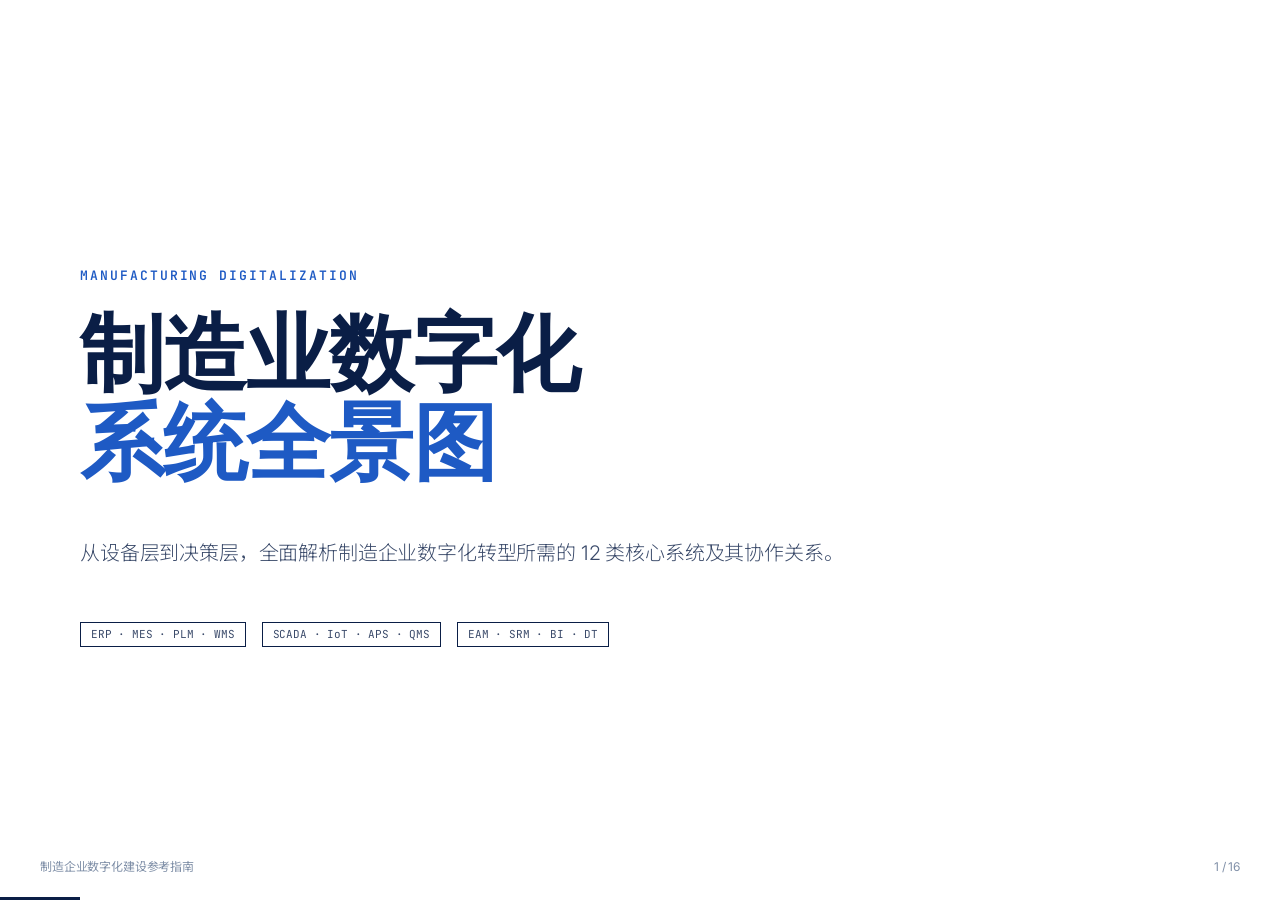
==== mfg-digital-systems/index.html @ 5d33c8d1 "add: 制造业数字化系统全景图 HTML 演示" ====
<!DOCTYPE html>
<html lang="zh-CN">
<head>
<meta charset="utf-8"><meta name="viewport" content="width=device-width,initial-scale=1">
<title>制造业数字化系统全景图</title>
<link rel="stylesheet" href="assets/fonts.css">
<link rel="stylesheet" href="assets/base.css">
<link rel="stylesheet" href="assets/themes/engineering-whiteprint.css">
<link rel="stylesheet" href="assets/animations/animations.css">
<link rel="stylesheet" href="style.css">
</head>
<body class="tpl-mfg" data-themes="engineering-whiteprint,blueprint,tokyo-night">
<div class="deck">

<!-- ========== 1. COVER ========== -->
<section class="slide full" data-title="封面">
  <p class="kicker">MANUFACTURING DIGITALIZATION</p>
  <h1 class="h1 mt-s">制造业数字化<br><span style="color:var(--accent-2)">系统全景图</span></h1>
  <p class="lede mt-l">从设备层到决策层，全面解析制造企业数字化转型所需的 12 类核心系统及其协作关系。</p>
  <div class="row mt-l" style="gap:16px">
    <span class="pill-mono">ERP · MES · PLM · WMS</span>
    <span class="pill-mono">SCADA · IoT · APS · QMS</span>
    <span class="pill-mono">EAM · SRM · BI · DT</span>
  </div>
  <div class="deck-footer" style="margin-top:48px"><span style="color:var(--text-3)">制造企业数字化建设参考指南</span><span class="slide-number" data-current="1" data-total="16"></span></div>
</section>

<!-- ========== 2. ISA-95 PYRAMID ========== -->
<section class="slide full" data-title="ISA-95金字塔">
  <p class="kicker">ARCHITECTURE OVERVIEW</p>
  <h2 class="h2 mt-s">ISA-95 自动化金字塔</h2>
  <p class="lede mt-s" style="font-size:16px">国际标准 ISA-95 将制造企业系统分为 5 个层级，从现场设备到企业决策逐级向上。</p>

  <div class="pyramid">
    <div class="layer">
      <div class="lvl">LEVEL 4 · 企业层</div>
      <div class="name">ERP · PLM · BI · SRM · CRM</div>
      <div class="sub">企业资源计划 · 产品生命周期 · 商业智能</div>
    </div>
    <div class="layer hl">
      <div class="lvl">LEVEL 3 · 制造运营层</div>
      <div class="name">MES / MOM · WMS · QMS · APS · EAM</div>
      <div class="sub">制造执行 · 仓储管理 · 质量管理 · 排程 · 设备</div>
    </div>
    <div class="layer">
      <div class="lvl">LEVEL 2 · 监控层</div>
      <div class="name">SCADA · HMI · DCS</div>
      <div class="sub">数据采集与监视控制 · 人机界面 · 集散控制</div>
    </div>
    <div class="layer">
      <div class="lvl">LEVEL 1 · 控制层</div>
      <div class="name">PLC · CNC · DNC · 工业机器人</div>
      <div class="sub">可编程逻辑控制器 · 数控系统</div>
    </div>
    <div class="layer">
      <div class="lvl">LEVEL 0 · 现场层</div>
      <div class="name">传感器 · 执行器 · 电机 · 传送带 · 扫码枪</div>
      <div class="sub">物理设备与信号采集</div>
    </div>
    <div style="text-align:center;margin-top:8px;font-size:12px;color:var(--text-3);font-family:'JetBrains Mono',monospace">
      ▲ 层级越高数据量越小、决策影响越大 ｜ ▼ 层级越低实时性要求越高
    </div>
  </div>
</section>

<!-- ========== 3. ERP ========== -->
<section class="slide half" data-title="ERP">
  <div>
    <p class="kicker">LEVEL 4 · 企业层 · 01</p>
    <h2 class="h2 mt-s">ERP</h2>
    <p class="lede mt-m" style="font-size:16px">Enterprise Resource Planning<br>企业资源计划系统</p>
    <p style="color:var(--text-2);line-height:1.7;margin-top:16px">管理企业核心业务流程的统一平台，涵盖财务、采购、销售、生产、库存、HR 等模块，是数字化建设的"地基"。</p>
    <div class="sys-card mt-m">
      <h4>代表产品</h4>
      <p style="color:var(--text-2);margin:0">SAP S/4HANA · Oracle EBS · 金蝶云星空 · 用友 U9 cloud · Microsoft Dynamics 365</p>
    </div>
  </div>
  <div>
    <div class="section-div"><span class="tag" style="color:var(--text-1)">核心能力</span></div>
    <ul class="feat-list">
      <li><b>财务核算</b> — 总账 / 应收应付 / 资产 / 成本</li>
      <li><b>供应链管理</b> — 采购到付款 / 订单到收款</li>
      <li><b>生产管理</b> — 计划 / 排程 / 物料需求 (MRP)</li>
      <li><b>多组织协同</b> — 集团管控 / 多账簿 / 合并报表</li>
      <li><b>合规审计</b> — 全流程追溯 / SOX 合规</li>
    </ul>
    <div class="flow-row" style="margin-top:24px">
      <span class="node">上游</span><span class="arr">←</span><span class="node hl">ERP</span><span class="arr">→</span><span class="node">下游</span>
    </div>
    <p style="font-size:12px;color:var(--text-3);margin-top:8px;font-family:'JetBrains Mono',monospace">SRM / CRM → ERP → MES / WMS</p>
  </div>
</section>

<!-- ========== 4. PLM ========== -->
<section class="slide half" data-title="PLM">
  <div>
    <p class="kicker">LEVEL 4 · 企业层 · 02</p>
    <h2 class="h2 mt-s">PLM</h2>
    <p class="lede mt-m" style="font-size:16px">Product Lifecycle Management<br>产品生命周期管理</p>
    <p style="color:var(--text-2);line-height:1.7;margin-top:16px">管理产品从概念→设计→工艺→制造→服务→报废的全生命周期数据，是产品数据的"单一真相源"。</p>
    <div class="sys-card mt-m">
      <h4>代表产品</h4>
      <p style="color:var(--text-2);margin:0">PTC Windchill · Siemens Teamcenter · Dassault ENOVIA · Aras Innovator</p>
    </div>
  </div>
  <div>
    <div class="section-div"><span class="tag" style="color:var(--text-1)">核心能力</span></div>
    <ul class="feat-list">
      <li><b>文档管理</b> — CAD 图纸 / 规格书 / 变更记录集中管控</li>
      <li><b>BOM 管理</b> — EBOM → MBOM → SBOM 多视图转换</li>
      <li><b>变更管理</b> — ECO/ECN 流程：申请→评审→执行→通知</li>
      <li><b>协同设计</b> — 多部门 / 多地 / 多供应商并行设计</li>
      <li><b>合规管理</b> — RoHS / REACH / 行业认证</li>
    </ul>
    <div class="flow-row" style="margin-top:24px">
      <span class="node hl">PLM</span><span class="arr">→</span><span class="node">ERP</span><span class="arr">→</span><span class="node">MES</span>
    </div>
    <p style="font-size:12px;color:var(--text-3);margin-top:8px;font-family:'JetBrains Mono',monospace">物料主数据 / BOM / 工艺路线 → ERP → 下发到 MES 执行</p>
  </div>
</section>

<!-- ========== 5. MES ========== -->
<section class="slide half" data-title="MES">
  <div>
    <p class="kicker">LEVEL 3 · 制造运营层 · 03</p>
    <h2 class="h2 mt-s">MES / MOM</h2>
    <p class="lede mt-m" style="font-size:16px">Manufacturing Execution System<br>制造执行系统</p>
    <p style="color:var(--text-2);line-height:1.7;margin-top:16px">连接 ERP 计划层与车间设备层的桥梁，实时管控生产过程，是智能制造的核心枢纽。</p>
    <div class="sys-card mt-m">
      <h4>代表产品</h4>
      <p style="color:var(--text-2);margin:0">Siemens Opcenter · Rockwell FactoryTalk · GE Proficy · SAP ME · 盘古信息 · 赛意</p>
    </div>
  </div>
  <div>
    <div class="section-div"><span class="tag" style="color:var(--text-1)">核心能力</span></div>
    <ul class="feat-list">
      <li><b>工单管理</b> — 接收生产订单 → 排程 → 派工 → 报工</li>
      <li><b>物料追踪</b> — 批次 / 序列号全程追溯（正向+反向）</li>
      <li><b>质量管理</b> — 在线检测 / SPC 统计过程控制 / 不良品处理</li>
      <li><b>设备管理</b> — OEE 计算 / 设备状态监控 / 维保计划</li>
      <li><b>电子看板</b> — 实时产量 / 质量 / 设备状态可视化</li>
    </ul>
  </div>
</section>

<!-- ========== 6. WMS ========== -->
<section class="slide half" data-title="WMS">
  <div>
    <p class="kicker">LEVEL 3 · 制造运营层 · 04</p>
    <h2 class="h2 mt-s">WMS</h2>
    <p class="lede mt-m" style="font-size:16px">Warehouse Management System<br>仓储管理系统</p>
    <p style="color:var(--text-2);line-height:1.7;margin-top:16px">精细化管控仓库作业，优化库存布局与库内流程，是供应链效率的关键环节。</p>
    <div class="sys-card mt-m">
      <h4>代表产品</h4>
      <p style="color:var(--text-2);margin:0">Blue Yonder · Manhattan · SAP EWM · 唯智 · 富勒 · Infor WMS</p>
    </div>
  </div>
  <div>
    <div class="section-div"><span class="tag" style="color:var(--text-1)">核心能力</span></div>
    <ul class="feat-list">
      <li><b>入库管理</b> — 收货 → 质检 → 上架 → 库位分配策略</li>
      <li><b>出库管理</b> — 波次 → 拣货 → 复核 → 包装 → 发货</li>
      <li><b>库内管理</b> — 盘点 / 移库 / 补货 / 库龄分析</li>
      <li><b>智能策略</b> — ABC 分类存储 · 先进先出/后进先出</li>
      <li><b>自动化集成</b> — AGV / 堆垛机 / 分拣线 / RFID</li>
    </ul>
  </div>
</section>

<!-- ========== 7. SCADA & IoT ========== -->
<section class="slide half" data-title="SCADA & IoT">
  <div>
    <p class="kicker">LEVEL 2 · 监控层 · 05</p>
    <h2 class="h2 mt-s">SCADA</h2>
    <p class="lede mt-m" style="font-size:16px">Supervisory Control and Data Acquisition<br>数据采集与监视控制</p>
    <p style="color:var(--text-2);line-height:1.7;margin-top:16px">连接现场 PLC/传感器，实现设备数据实时采集、可视化监控与远程控制。</p>
    <div class="sys-card mt-m">
      <h4>代表产品</h4>
      <p style="color:var(--text-2);margin:0">Siemens WinCC · GE iFIX · Ignition · 力控 · 组态王 · Kepware</p>
    </div>
  </div>
  <div>
    <div class="section-div"><span class="tag" style="color:var(--text-1)">核心能力</span></div>
    <ul class="feat-list">
      <li><b>数据采集</b> — 设备运行参数 / 产量计数 / 能耗 / 温度压力</li>
      <li><b>实时监控</b> — 组态画面 / 趋势图 / 报警管理</li>
      <li><b>远程控制</b> — 设备启停 / 参数下发 / 配方管理</li>
      <li><b>历史数据</b> — 时序数据库存储 / 历史趋势回溯</li>
      <li><b>协议支持</b> — Modbus / OPC UA / MQTT / Profinet</li>
    </ul>
  </div>
</section>

<!-- ========== 8. IIoT Platform ========== -->
<section class="slide half" data-title="工业物联网">
  <div>
    <p class="kicker">LEVEL 2–3 · 跨层 · 06</p>
    <h2 class="h2 mt-s">IIoT 平台</h2>
    <p class="lede mt-m" style="font-size:16px">Industrial Internet of Things<br>工业物联网平台</p>
    <p style="color:var(--text-2);line-height:1.7;margin-top:16px">工业物联网连接设备、系统和人，实现数据汇聚、边缘计算和设备云端管理。</p>
    <div class="sys-card mt-m">
      <h4>代表产品</h4>
      <p style="color:var(--text-2);margin:0">PTC ThingWorx · Siemens MindSphere · 树根互联 · 海尔 COSMOPlat · AWS IoT</p>
    </div>
  </div>
  <div>
    <div class="section-div"><span class="tag" style="color:var(--text-1)">核心能力</span></div>
    <ul class="feat-list">
      <li><b>设备连接</b> — 异构协议适配 / 边缘网关 / 设备模型化</li>
      <li><b>数据湖</b> — 海量时序数据存储 / 冷热分层 / 数据清洗</li>
      <li><b>规则引擎</b> — 异常检测 → 自动触发工单 / 报警 / 停线</li>
      <li><b>数字孪生</b> — 设备/产线/工厂三维可视化与仿真</li>
      <li><b>预测维护</b> — 设备健康评估 / 剩余寿命预测</li>
    </ul>
  </div>
</section>

<!-- ========== 9. APS ========== -->
<section class="slide half" data-title="APS">
  <div>
    <p class="kicker">LEVEL 3 · 制造运营层 · 07</p>
    <h2 class="h2 mt-s">APS</h2>
    <p class="lede mt-m" style="font-size:16px">Advanced Planning &amp; Scheduling<br>高级计划与排程</p>
    <p style="color:var(--text-2);line-height:1.7;margin-top:16px">在有限产能约束下，通过优化算法自动生成最优生产排程计划，解决"先做哪个、用哪台机、排谁来做"的问题。</p>
    <div class="sys-card mt-m">
      <h4>代表产品</h4>
      <p style="color:var(--text-2);margin:0">Asprova · Siemens Preactor · SAP APO · 安达发 · 永凯</p>
    </div>
  </div>
  <div>
    <div class="section-div"><span class="tag" style="color:var(--text-1)">核心能力</span></div>
    <ul class="feat-list">
      <li><b>产能约束排程</b> — 考虑设备/模具/人员/物料四重约束</li>
      <li><b>多目标优化</b> — 交期优先 vs 效率优先 vs 成本优先</li>
      <li><b>What-if 分析</b> — 插单/退单/设备故障的快速重排</li>
      <li><b>可视化甘特图</b> — 每台设备每张工单的起止时间</li>
      <li><b>与 ERP/MES 集成</b> — ERP 给需求 → APS 排程 → MES 执行</li>
    </ul>
  </div>
</section>

<!-- ========== 10. QMS ========== -->
<section class="slide half" data-title="QMS">
  <div>
    <p class="kicker">LEVEL 3 · 制造运营层 · 08</p>
    <h2 class="h2 mt-s">QMS</h2>
    <p class="lede mt-m" style="font-size:16px">Quality Management System<br>质量管理系统</p>
    <p style="color:var(--text-2);line-height:1.7;margin-top:16px">覆盖来料、过程、出货、售后四阶段，实现质量策划→控制→改进的 PDCA 闭环。</p>
    <div class="sys-card mt-m">
      <h4>代表产品</h4>
      <p style="color:var(--text-2);margin:0">Siemens QMS · IQS · MasterControl · 库得克 · 盈飞无限</p>
    </div>
  </div>
  <div>
    <div class="section-div"><span class="tag" style="color:var(--text-1)">核心能力</span></div>
    <ul class="feat-list">
      <li><b>来料检验 (IQC)</b> — 抽样方案 / 合格判定 / 供应商评分</li>
      <li><b>过程控制 (IPQC)</b> — SPC 控制图 / CPK 分析 / 异常预警</li>
      <li><b>出货检验 (OQC)</b> — 成品抽检 / 合格证管理</li>
      <li><b>不合格品处理</b> — 8D 报告 / 纠正预防措施 (CAPA)</li>
      <li><b>体系合规</b> — ISO 9001 / IATF 16949 / GMP</li>
    </ul>
  </div>
</section>

<!-- ========== 11. EAM ========== -->
<section class="slide half" data-title="EAM">
  <div>
    <p class="kicker">LEVEL 3 · 制造运营层 · 09</p>
    <h2 class="h2 mt-s">EAM</h2>
    <p class="lede mt-m" style="font-size:16px">Enterprise Asset Management<br>设备资产管理系统</p>
    <p style="color:var(--text-2);line-height:1.7;margin-top:16px">对全厂设备资产进行全生命周期管理，从采购、安装、运维到报废，提升设备综合效率 OEE。</p>
    <div class="sys-card mt-m">
      <h4>代表产品</h4>
      <p style="color:var(--text-2);margin:0">IBM Maximo · SAP PM · Infor EAM · 用友 AIoT · 鲁邦通</p>
    </div>
  </div>
  <div>
    <div class="section-div"><span class="tag" style="color:var(--text-1)">核心能力</span></div>
    <ul class="feat-list">
      <li><b>设备台账</b> — 设备编码 / 规格 / 位置 / BOM 结构</li>
      <li><b>预防性维护</b> — 点检计划 / 润滑计划 / 周期性保养</li>
      <li><b>故障维修</b> — 报修 → 派工 → 维修 → 验收闭环</li>
      <li><b>备件管理</b> — 安全库存 / 采购申请 / 以旧换新</li>
      <li><b>OEE 分析</b> — 时间开动率 × 性能开动率 × 合格率</li>
    </ul>
  </div>
</section>

<!-- ========== 12. SRM & CRM ========== -->
<section class="slide half" data-title="SRM & CRM">
  <div>
    <p class="kicker">LEVEL 4 · 企业层 · 10</p>
    <h2 class="h2 mt-s">SRM &amp; CRM</h2>
    <p class="lede mt-m" style="font-size:16px">Supplier / Customer Relationship Management<br>供应商 &amp; 客户关系管理</p>
    <p style="color:var(--text-2);line-height:1.7;margin-top:16px">管理上下游伙伴关系，打通从供应商到客户的端到端价值链。</p>
  </div>
  <div>
    <div style="margin-bottom:24px">
      <div class="section-div"><span class="tag" style="color:var(--text-1)">SRM 供应商管理</span></div>
      <ul class="feat-list">
        <li><b>寻源与准入</b> — 供应商注册 / 评估 / 准入 / 分级</li>
        <li><b>采购协同</b> — 订单协同 / 送货协同 / 对账协同</li>
        <li><b>绩效管理</b> — QCD 评分 / 8D 整改 / 淘汰机制</li>
      </ul>
    </div>
    <div>
      <div class="section-div"><span class="tag" style="color:var(--text-1)">CRM 客户管理</span></div>
      <ul class="feat-list">
        <li><b>销售管理</b> — 线索 → 商机 → 报价 → 合同</li>
        <li><b>服务管理</b> — 售后工单 / SLA / 客户满意度</li>
        <li><b>营销自动化</b> — 客户画像 / 精准营销</li>
      </ul>
    </div>
  </div>
</section>

<!-- ========== 13. BI & Digital Twin ========== -->
<section class="slide half" data-title="BI & 数字孪生">
  <div>
    <p class="kicker">LEVEL 4 · 决策层 · 11</p>
    <h2 class="h2 mt-s">BI &amp; 数字孪生</h2>
    <p class="lede mt-m" style="font-size:16px">Business Intelligence &amp; Digital Twin<br>商业智能 &amp; 数字孪生</p>
    <p style="color:var(--text-2);line-height:1.7;margin-top:16px">将全链路数据转化为决策洞察，用虚拟模型映射物理世界，是智能工厂的"大脑"。</p>
  </div>
  <div>
    <div style="margin-bottom:20px">
      <div class="section-div"><span class="tag" style="color:var(--text-1)">BI 商业智能</span></div>
      <ul class="feat-list">
        <li>多系统数据 ETL 汇聚 → 数据仓库 / 数据湖</li>
        <li>管理驾驶舱：OEE / 产量 / 良率 / 能耗一屏展示</li>
        <li>自助分析：拖拽式报表 / 多维下钻 / 预警推送</li>
        <li><span class="pill-mono">Power BI · FineBI · Tableau · 帆软</span></li>
      </ul>
    </div>
    <div>
      <div class="section-div"><span class="tag" style="color:var(--text-1)">数字孪生</span></div>
      <ul class="feat-list">
        <li>3D 虚拟工厂 → 1:1 还原产线 / 设备 / 物流</li>
        <li>实时数据驱动 → 虚拟与物理同步运行</li>
        <li>仿真推演 → 新产线规划 / 瓶颈分析 / What-if</li>
        <li><span class="pill-mono">Unity · Unreal · NVIDIA Omniverse · 优锘</span></li>
      </ul>
    </div>
  </div>
</section>

<!-- ========== 14. 系统集成全景图 ========== -->
<section class="slide full" data-title="系统集成">
  <p class="kicker">INTEGRATION ARCHITECTURE</p>
  <h2 class="h2 mt-s">系统集成全景图</h2>
  <p class="lede mt-s" style="font-size:16px">各系统并非孤立运行，通过数据总线 (ESB/API Gateway) 实现互联互通</p>

  <table class="spec-table mt-l">
    <thead><tr><th>集成对</th><th>数据流向</th><th>集成内容</th><th>协议</th></tr></thead>
    <tbody>
      <tr><td>PLM → ERP</td><td>单向</td><td>物料主数据 · BOM · 工艺路线 · 变更通知</td><td>API / ESB</td></tr>
      <tr><td>ERP → MES</td><td>双向</td><td>生产订单 ↓ / 完工汇报 ↑ / 物料消耗 ↑</td><td>API / 中间表</td></tr>
      <tr><td>ERP → WMS</td><td>双向</td><td>出入库指令 ↓ / 库存异动 ↑ / 库存量同步</td><td>API / WebService</td></tr>
      <tr><td>MES ↔ SCADA</td><td>双向</td><td>工单参数 ↓ / 设备状态 ↑ / 产量计数 ↑</td><td>OPC UA / MQTT</td></tr>
      <tr><td>SCADA → IoT Platform</td><td>单向</td><td>设备实时数据 · 报警事件 · 能耗数据</td><td>MQTT / Kafka</td></tr>
      <tr><td>IoT → APS</td><td>单向</td><td>设备实时产能 · 故障预测 → 动态重排程</td><td>API / MQ</td></tr>
      <tr><td>MES → QMS</td><td>双向</td><td>检测任务 ↓ / 检测结果 ↑ / 不合格品处理</td><td>API / 中间表</td></tr>
      <tr><td>All → BI</td><td>单向</td><td>全系统数据 ETL 汇聚 → 数据仓库 → 驾驶舱</td><td>JDBC / API</td></tr>
    </tbody>
  </table>
</section>

<!-- ========== 15. 建设路径建议 ========== -->
<section class="slide full" data-title="建设路径">
  <p class="kicker">IMPLEMENTATION ROADMAP</p>
  <h2 class="h2 mt-s">数字化建设路径建议</h2>
  <p class="lede mt-s" style="font-size:16px">不必一步到位，建议分三阶段逐步落地：</p>

  <div class="phases">
    <div class="phase">
      <div class="num">P1</div>
      <div class="label">夯基础</div>
      <div class="desc">ERP + PLM<br>先建立企业级的<br>数据标准和核心流程<br>1–2 年</div>
    </div>
    <div class="phase">
      <div class="num">P2</div>
      <div class="label">通现场</div>
      <div class="desc">MES + WMS + SCADA<br>打通车间与仓库<br>实时数据采集<br>2–3 年</div>
    </div>
    <div class="phase">
      <div class="num">P3</div>
      <div class="label">智运营</div>
      <div class="desc">APS + IoT + QMS + BI<br>智能排程 · 预测维护<br>数据驱动决策<br>3–5 年</div>
    </div>
  </div>

  <div class="sys-card mt-l" style="width:100%;border-left:4px solid var(--accent-2)">
    <h4>关键成功要素</h4>
    <p style="color:var(--text-2);line-height:1.8;margin:8px 0 0">
      <b>① 主数据先行：</b>物料编码 / BOM / 工艺路线标准化是所有系统的基础 ···
      <b>② 流程先于系统：</b>先梳理优化业务流程，再选型匹配的系统 ···
      <b>③ 集成规划：</b>提前设计 ESB/API 架构，避免后期形成新的数据孤岛 ···
      <b>④ 一把手工程</b>
    </p>
  </div>
</section>

<!-- ========== 16. 总结 ========== -->
<section class="slide full" data-title="总结">
  <p class="kicker">SUMMARY</p>
  <h1 class="h1 mt-s">总结</h1>
  <p class="lede mt-xl" style="font-size:18px;line-height:2.2">
    制造业数字化转型不是单一系统能完成的，而是<br>
    <b style="color:var(--accent-2)">ERP 管资源</b> ＋
    <b style="color:var(--accent-2)">PLM 管产品</b> ＋
    <b style="color:var(--accent-2)">MES 管执行</b> ＋
    <b style="color:var(--accent-2)">WMS 管仓储</b> ＋<br>
    <b style="color:var(--accent-2)">SCADA 采数据</b> ＋
    <b style="color:var(--accent-2)">APS 优排程</b> ＋
    <b style="color:var(--accent-2)">QMS 保质量</b> ＋<br>
    <b style="color:var(--accent-2)">EAM 管设备</b> ＋
    <b style="color:var(--accent-2)">IoT 联万物</b> ＋
    <b style="color:var(--accent-2)">BI 助决策</b><br><br>
    共同构成一个完整的<b style="border-bottom:3px solid var(--accent-2)">数字化制造生态系统</b>。
  </p>
  <div class="deck-footer" style="margin-top:48px"><span style="color:var(--text-3)">制造企业数字化建设参考指南</span><span class="slide-number"></span></div>
</section>

</div>
<script src="assets/runtime.js"></script>
</body>
</html>
---- mfg-digital-systems/assets/fonts.css ----
/* html-ppt :: shared webfonts */
@import url('https://fonts.googleapis.com/css2?family=Inter:wght@200;300;400;500;600;700;800;900&display=swap');
@import url('https://fonts.googleapis.com/css2?family=Noto+Sans+SC:wght@200;300;400;500;600;700;900&display=swap');
@import url('https://fonts.googleapis.com/css2?family=Noto+Serif+SC:wght@300;400;600;700&display=swap');
@import url('https://fonts.googleapis.com/css2?family=JetBrains+Mono:wght@400;500;700&display=swap');
@import url('https://fonts.googleapis.com/css2?family=Playfair+Display:ital,wght@0,400;0,600;0,800;1,400&display=swap');
@import url('https://fonts.googleapis.com/css2?family=Space+Grotesk:wght@300;400;500;600;700&display=swap');
@import url('https://fonts.googleapis.com/css2?family=IBM+Plex+Mono:wght@300;400;500;700&display=swap');
@import url('https://fonts.googleapis.com/css2?family=Archivo+Black&display=swap');
---- mfg-digital-systems/assets/base.css ----
/* html-ppt :: base.css — reset + shared tokens + layout primitives */
/* Default tokens. Themes in assets/themes/*.css override the :root block. */
:root {
  --bg: #ffffff;
  --bg-soft: #f7f7f8;
  --surface: #ffffff;
  --surface-2: #f2f2f4;
  --border: rgba(0,0,0,.08);
  --border-strong: rgba(0,0,0,.16);
  --text-1: #111216;
  --text-2: #55596a;
  --text-3: #8a8f9e;
  --accent: #3b6cff;
  --accent-2: #7a5cff;
  --accent-3: #ff5c8a;
  --good: #1aaf6c;
  --warn: #f5a524;
  --bad:  #e0445a;
  --grad: linear-gradient(135deg,#3b6cff,#7a5cff 55%,#ff5c8a);
  --grad-soft: linear-gradient(135deg,#eef2ff,#f5ecff 55%,#ffeef5);
  --radius: 18px;
  --radius-sm: 12px;
  --radius-lg: 26px;
  --shadow: 0 10px 30px rgba(18,24,40,.08), 0 2px 6px rgba(18,24,40,.04);
  --shadow-lg: 0 24px 60px rgba(18,24,40,.14), 0 6px 16px rgba(18,24,40,.06);
  --font-sans: 'Inter','Noto Sans SC',-apple-system,BlinkMacSystemFont,Helvetica,Arial,sans-serif;
  --font-serif: 'Playfair Display','Noto Serif SC',Georgia,serif;
  --font-mono: 'JetBrains Mono','IBM Plex Mono',SFMono-Regular,Menlo,monospace;
  --font-display: var(--font-sans);
  --letter-tight: -.03em;
  --letter-normal: -.01em;
  --ease: cubic-bezier(.4,0,.2,1);
}

*,*::before,*::after{box-sizing:border-box}
html,body{margin:0;padding:0;background:var(--bg);color:var(--text-1);
  font-family:var(--font-sans);font-weight:400;line-height:1.6;
  -webkit-font-smoothing:antialiased;-moz-osx-font-smoothing:grayscale;
  letter-spacing:var(--letter-normal)}
img,svg,video{max-width:100%;display:block}
a{color:var(--accent);text-decoration:none}
a:hover{text-decoration:underline}
code,kbd,pre,samp{font-family:var(--font-mono)}

/* ================= SLIDE SYSTEM ================= */
.deck{position:relative;width:100vw;height:100vh;overflow:hidden;background:var(--bg)}
.slide{
  position:absolute;inset:0;
  display:flex;flex-direction:column;justify-content:center;
  padding:72px 96px;
  box-sizing:border-box;
  opacity:0;pointer-events:none;
  transition:opacity .5s var(--ease), transform .5s var(--ease);
  transform:translateX(30px);
  overflow:hidden;
}
.slide.is-active{opacity:1;pointer-events:auto;transform:translateX(0);z-index:2}
.slide.is-prev{transform:translateX(-30px)}

/* single-page standalone (used when a layout file is opened directly) */
body.single .slide{position:relative;width:100vw;height:100vh;opacity:1;transform:none;pointer-events:auto}

/* ================= TYPOGRAPHY ================= */
.eyebrow{font-size:13px;font-weight:500;letter-spacing:.16em;text-transform:uppercase;color:var(--text-3)}
.kicker{font-size:14px;font-weight:600;color:var(--accent);letter-spacing:.08em;text-transform:uppercase}
h1.title,.h1{font-family:var(--font-display);font-size:72px;line-height:1.05;font-weight:800;letter-spacing:var(--letter-tight);margin:0 0 18px;color:var(--text-1)}
h2.title,.h2{font-family:var(--font-display);font-size:54px;line-height:1.1;font-weight:700;letter-spacing:var(--letter-tight);margin:0 0 14px}
h3,.h3{font-size:32px;line-height:1.2;font-weight:600;letter-spacing:var(--letter-normal);margin:0 0 10px}
h4,.h4{font-size:22px;line-height:1.3;font-weight:600;margin:0 0 8px}
.lede{font-size:22px;line-height:1.55;color:var(--text-2);font-weight:300;max-width:62ch}
.dim{color:var(--text-2)}
.dim2{color:var(--text-3)}
.mono{font-family:var(--font-mono)}
.serif{font-family:var(--font-serif)}
.gradient-text{background:var(--grad);-webkit-background-clip:text;background-clip:text;-webkit-text-fill-color:transparent;color:transparent}

/* ================= LAYOUT PRIMITIVES ================= */
.stack>*+*{margin-top:14px}
.row{display:flex;gap:24px;align-items:center}
.row.wrap{flex-wrap:wrap}
.grid{display:grid;gap:24px}
.g2{grid-template-columns:repeat(2,1fr)}
.g3{grid-template-columns:repeat(3,1fr)}
.g4{grid-template-columns:repeat(4,1fr)}
.center{display:flex;align-items:center;justify-content:center;text-align:center}
.fill{flex:1}
.sp-t{padding-top:24px}.sp-b{padding-bottom:24px}
.mt-s{margin-top:8px}.mt-m{margin-top:18px}.mt-l{margin-top:32px}
.mb-s{margin-bottom:8px}.mb-m{margin-bottom:18px}.mb-l{margin-bottom:32px}

/* ================= CARDS ================= */
.card{background:var(--surface);border:1px solid var(--border);border-radius:var(--radius);
  padding:26px 28px;box-shadow:var(--shadow);position:relative;overflow:hidden}
.card-soft{background:var(--surface-2);border:1px solid var(--border)}
.card-outline{background:transparent;border:1.5px solid var(--border-strong);box-shadow:none}
.card-accent{background:var(--surface);border-top:3px solid var(--accent)}
.card-hover{transition:transform .3s var(--ease),box-shadow .3s var(--ease)}
.card-hover:hover{transform:translateY(-4px);box-shadow:var(--shadow-lg)}

.pill{display:inline-block;padding:4px 12px;border-radius:999px;font-size:12px;font-weight:500;
  background:var(--surface-2);color:var(--text-2);border:1px solid var(--border)}
.pill-accent{background:color-mix(in srgb,var(--accent) 12%,transparent);color:var(--accent);border-color:color-mix(in srgb,var(--accent) 28%,transparent)}

/* ================= BARS / DIVIDERS ================= */
.divider{height:1px;background:var(--border);width:100%}
.divider-accent{height:3px;width:72px;background:var(--accent);border-radius:2px}

/* ================= CHROME (header/footer/progress) ================= */
.deck-header{position:absolute;top:24px;left:40px;right:40px;display:flex;align-items:center;justify-content:space-between;
  font-size:12px;color:var(--text-3);letter-spacing:.12em;text-transform:uppercase;z-index:10;pointer-events:none}
.deck-footer{position:absolute;bottom:24px;left:40px;right:40px;display:flex;align-items:center;justify-content:space-between;
  font-size:12px;color:var(--text-3);z-index:10;pointer-events:none}
.slide-number::before{content:attr(data-current)}
.slide-number::after{content:" / " attr(data-total)}
.progress-bar{position:fixed;left:0;right:0;bottom:0;height:3px;background:transparent;z-index:20}
.progress-bar > span{display:block;height:100%;width:0;background:var(--accent);transition:width .3s var(--ease)}

/* ================= PRESENTER / OVERVIEW ================= */
.notes{display:none!important}
.notes-overlay{position:fixed;inset:auto 0 0 0;max-height:42vh;background:rgba(20,22,30,.95);color:#e8ebf4;
  padding:20px 32px;font-size:16px;line-height:1.6;border-top:1px solid rgba(255,255,255,.1);transform:translateY(100%);
  transition:transform .3s var(--ease);z-index:40;overflow:auto;font-family:var(--font-sans)}
.notes-overlay.open{transform:translateY(0)}
.overview{position:fixed;inset:0;background:rgba(10,12,18,.92);backdrop-filter:blur(12px);z-index:50;
  display:none;padding:40px;overflow:auto}
.overview.open{display:grid;grid-template-columns:repeat(4,1fr);gap:20px;align-content:start}
.overview .thumb{background:var(--surface);border:1px solid var(--border);border-radius:12px;
  aspect-ratio:16/9;overflow:hidden;cursor:pointer;position:relative;color:var(--text-1);padding:16px;
  font-size:11px;transition:transform .2s var(--ease)}
.overview .thumb:hover{transform:scale(1.04)}
.overview .thumb .n{position:absolute;top:8px;left:10px;font-weight:700;font-size:14px;color:var(--text-3)}
.overview .thumb .t{position:absolute;bottom:10px;left:14px;right:14px;font-weight:600;color:var(--text-1)}

/* ================= PRESENTER VIEW ================= */
/* Presenter view opens in a separate popup window (S key).
 * All presenter styles are self-contained in the popup HTML generated by runtime.js.
 * The audience window (this file) is NOT affected — it stays as normal deck view.
 * Only the .notes class below is needed to hide speaker notes from audience. */

/* ================= UTILITY ================= */
.hidden{display:none!important}
.nowrap{white-space:nowrap}
.tr{text-align:right}.tc{text-align:center}.tl{text-align:left}
.uppercase{text-transform:uppercase;letter-spacing:.12em}

/* ================= PRINT ================= */
@media print{
  .slide{position:relative;opacity:1!important;transform:none!important;page-break-after:always;height:100vh}
  .deck-header,.deck-footer,.progress-bar,.notes-overlay,.overview{display:none!important}
}
---- mfg-digital-systems/assets/themes/engineering-whiteprint.css ----
/* theme: engineering-whiteprint — 工程白图 */
:root{
  --bg:#ffffff;--bg-soft:#f8fafc;--surface:#ffffff;--surface-2:#f4f7fb;
  --border:rgba(10,30,70,.22);--border-strong:#0a1e46;
  --text-1:#0a1e46;--text-2:#3a4a6a;--text-3:#8090a8;
  --accent:#0a1e46;--accent-2:#1e5ac4;--accent-3:#c42a10;
  --good:#1a6a3a;--warn:#c47a10;--bad:#c42a10;
  --grad:linear-gradient(135deg,#0a1e46,#1e5ac4);
  --grad-soft:linear-gradient(135deg,#eaf0fb,#f4f7fb);
  --radius:0px;--radius-sm:0px;--radius-lg:0px;
  --shadow:none;
  --shadow-lg:0 0 0 1px var(--border-strong);
  --font-sans:'Inter','Noto Sans SC',sans-serif;
  --font-mono:'JetBrains Mono','IBM Plex Mono',monospace;
  --font-display:'JetBrains Mono','Inter',monospace;
}
body{background:
  repeating-linear-gradient(0deg,rgba(10,30,70,.07) 0 1px,transparent 1px 40px),
  repeating-linear-gradient(90deg,rgba(10,30,70,.07) 0 1px,transparent 1px 40px),
  #ffffff}
.card{border:1px solid var(--border-strong);box-shadow:none;background:rgba(255,255,255,.85)}
.divider{background:var(--border-strong);height:1px}
.divider-accent{background:var(--border-strong);height:1px;width:100%}
.kicker{font-family:var(--font-mono);color:var(--accent-2);letter-spacing:.18em}
h1.title,h2.title,.h1,.h2{font-weight:600}
.pill{font-family:var(--font-mono);border:1px solid var(--border-strong);border-radius:0}
---- mfg-digital-systems/assets/animations/animations.css ----
/* html-ppt :: animations.css
 * Apply by adding class="anim-<name>" or data-anim="<name>".
 * Durations are deliberately snappy; tweak --anim-dur per element.
 */
:root{--anim-dur:.7s;--anim-ease:cubic-bezier(.4,0,.2,1)}

/* ---------- FADE DIRECTIONALS ---------- */
@keyframes kf-fade-up{from{opacity:0;transform:translateY(32px)}to{opacity:1;transform:none}}
@keyframes kf-fade-down{from{opacity:0;transform:translateY(-32px)}to{opacity:1;transform:none}}
@keyframes kf-fade-left{from{opacity:0;transform:translateX(-40px)}to{opacity:1;transform:none}}
@keyframes kf-fade-right{from{opacity:0;transform:translateX(40px)}to{opacity:1;transform:none}}
.anim-fade-up{animation:kf-fade-up var(--anim-dur) var(--anim-ease) both}
.anim-fade-down{animation:kf-fade-down var(--anim-dur) var(--anim-ease) both}
.anim-fade-left{animation:kf-fade-left var(--anim-dur) var(--anim-ease) both}
.anim-fade-right{animation:kf-fade-right var(--anim-dur) var(--anim-ease) both}

/* ---------- RISE / DROP / ZOOM / BLUR / GLITCH ---------- */
@keyframes kf-rise{from{opacity:0;transform:translateY(60px) scale(.97);filter:blur(6px)}to{opacity:1;transform:none;filter:none}}
@keyframes kf-drop{from{opacity:0;transform:translateY(-60px) scale(.97)}to{opacity:1;transform:none}}
@keyframes kf-zoom{0%{opacity:0;transform:scale(.6)}60%{transform:scale(1.04)}100%{opacity:1;transform:scale(1)}}
@keyframes kf-blur{from{opacity:0;filter:blur(18px)}to{opacity:1;filter:none}}
@keyframes kf-glitch{0%{opacity:0;transform:translateX(0);clip-path:inset(0 0 0 0)}
  20%{opacity:1;transform:translateX(-6px);clip-path:inset(20% 0 30% 0)}
  40%{transform:translateX(4px);clip-path:inset(50% 0 10% 0)}
  60%{transform:translateX(-3px);clip-path:inset(10% 0 60% 0)}
  80%{transform:translateX(2px);clip-path:inset(0 0 0 0)}
  100%{opacity:1;transform:none}}
.anim-rise-in{animation:kf-rise .9s var(--anim-ease) both}
.anim-drop-in{animation:kf-drop .8s var(--anim-ease) both}
.anim-zoom-pop{animation:kf-zoom .7s cubic-bezier(.22,1.3,.36,1) both}
.anim-blur-in{animation:kf-blur .8s var(--anim-ease) both}
.anim-glitch-in{animation:kf-glitch .8s steps(5,end) both}

/* ---------- TYPEWRITER ---------- */
.anim-typewriter{display:inline-block;overflow:hidden;white-space:nowrap;border-right:2px solid currentColor;
  width:0;animation:kf-type 2.4s steps(40,end) forwards, kf-caret 1s step-end infinite}
@keyframes kf-type{to{width:100%}}
@keyframes kf-caret{50%{border-color:transparent}}

/* ---------- GLOW / SHIMMER / GRADIENT-FLOW ---------- */
@keyframes kf-neon{0%,100%{text-shadow:0 0 8px var(--accent),0 0 20px var(--accent)}
  50%{text-shadow:0 0 16px var(--accent),0 0 40px var(--accent),0 0 80px var(--accent)}}
.anim-neon-glow{animation:kf-neon 2s ease-in-out infinite}

.anim-shimmer-sweep{position:relative;overflow:hidden}
.anim-shimmer-sweep::after{content:"";position:absolute;inset:0;
  background:linear-gradient(110deg,transparent 40%,rgba(255,255,255,.55) 50%,transparent 60%);
  transform:translateX(-100%);animation:kf-shimmer 2.4s var(--anim-ease) infinite}
@keyframes kf-shimmer{to{transform:translateX(100%)}}

.anim-gradient-flow{background:linear-gradient(90deg,var(--accent),var(--accent-2,var(--accent)),var(--accent-3,var(--accent)),var(--accent));
  background-size:300% 100%;-webkit-background-clip:text;background-clip:text;color:transparent;-webkit-text-fill-color:transparent;
  animation:kf-gradflow 4s linear infinite}
@keyframes kf-gradflow{to{background-position:300% 0}}

/* ---------- STAGGER LIST ---------- */
.anim-stagger-list > *{opacity:0;animation:kf-rise .65s var(--anim-ease) both}
.anim-stagger-list > *:nth-child(1){animation-delay:.05s}
.anim-stagger-list > *:nth-child(2){animation-delay:.15s}
.anim-stagger-list > *:nth-child(3){animation-delay:.25s}
.anim-stagger-list > *:nth-child(4){animation-delay:.35s}
.anim-stagger-list > *:nth-child(5){animation-delay:.45s}
.anim-stagger-list > *:nth-child(6){animation-delay:.55s}
.anim-stagger-list > *:nth-child(7){animation-delay:.65s}
.anim-stagger-list > *:nth-child(8){animation-delay:.75s}
.anim-stagger-list > *:nth-child(n+9){animation-delay:.85s}

/* ---------- COUNTER-UP (JS-driven, marker class only) ---------- */
.counter{font-variant-numeric:tabular-nums}

/* ---------- SVG PATH DRAW ---------- */
.anim-path-draw path,.anim-path-draw line,.anim-path-draw polyline,.anim-path-draw circle,.anim-path-draw rect{
  stroke-dasharray:1000;stroke-dashoffset:1000;animation:kf-draw 2s var(--anim-ease) forwards}
@keyframes kf-draw{to{stroke-dashoffset:0}}

/* ---------- PARALLAX TILT (hover) ---------- */
.anim-parallax-tilt{transform-style:preserve-3d;transition:transform .4s var(--anim-ease)}
.anim-parallax-tilt:hover{transform:perspective(900px) rotateX(6deg) rotateY(-8deg) translateZ(10px)}

/* ---------- CARD FLIP 3D ---------- */
@keyframes kf-flip{from{transform:perspective(1200px) rotateY(-90deg);opacity:0}
  to{transform:perspective(1200px) rotateY(0);opacity:1}}
.anim-card-flip-3d{animation:kf-flip .9s var(--anim-ease) both;transform-style:preserve-3d;backface-visibility:hidden}

/* ---------- CUBE ROTATE 3D ---------- */
@keyframes kf-cube{from{transform:perspective(1200px) rotateX(20deg) rotateY(-90deg) translateZ(-200px);opacity:0}
  to{transform:perspective(1200px) rotateX(0) rotateY(0) translateZ(0);opacity:1}}
.anim-cube-rotate-3d{animation:kf-cube 1s var(--anim-ease) both}

/* ---------- PAGE TURN 3D ---------- */
@keyframes kf-pageturn{from{transform:perspective(1600px) rotateY(-85deg);transform-origin:left center;opacity:0}
  to{transform:perspective(1600px) rotateY(0);opacity:1}}
.anim-page-turn-3d{animation:kf-pageturn 1s var(--anim-ease) both;transform-origin:left center}

/* ---------- PERSPECTIVE ZOOM ---------- */
@keyframes kf-pzoom{from{opacity:0;transform:perspective(1400px) translateZ(-400px) rotateX(12deg)}
  to{opacity:1;transform:none}}
.anim-perspective-zoom{animation:kf-pzoom 1s var(--anim-ease) both}

/* ---------- MARQUEE SCROLL ---------- */
.anim-marquee-scroll{display:flex;gap:48px;white-space:nowrap;animation:kf-marquee 20s linear infinite}
@keyframes kf-marquee{from{transform:translateX(0)}to{transform:translateX(-50%)}}

/* ---------- KEN BURNS ---------- */
@keyframes kf-kenburns{0%{transform:scale(1) translate(0,0)}100%{transform:scale(1.15) translate(-2%,-1%)}}
.anim-kenburns{animation:kf-kenburns 14s ease-in-out infinite alternate}

/* ---------- CONFETTI BURST (pseudo — pure CSS sparkles) ---------- */
.anim-confetti-burst{position:relative}
.anim-confetti-burst::before,.anim-confetti-burst::after{
  content:"";position:absolute;top:50%;left:50%;width:8px;height:8px;border-radius:50%;
  background:var(--accent);box-shadow:
    20px -30px 0 var(--accent-2,var(--accent)),-25px -20px 0 var(--accent-3,var(--accent)),
    30px 20px 0 var(--good,#1aaf6c),-30px 25px 0 var(--warn,#f5a524),
    40px -10px 0 var(--bad,#e0445a),-45px 0 0 var(--accent),
    10px 40px 0 var(--accent-2,var(--accent)),-15px -40px 0 var(--accent-3,var(--accent));
  opacity:0;animation:kf-confetti 1.2s var(--anim-ease) forwards}
.anim-confetti-burst::after{animation-delay:.15s;transform:rotate(45deg)}
@keyframes kf-confetti{0%{opacity:0;transform:scale(.2)}30%{opacity:1}100%{opacity:0;transform:scale(2.2)}}

/* ---------- SPOTLIGHT ---------- */
@keyframes kf-spot{0%{clip-path:circle(0% at 50% 50%)}100%{clip-path:circle(140% at 50% 50%)}}
.anim-spotlight{animation:kf-spot 1.1s var(--anim-ease) both}

/* ---------- MORPH SHAPE (SVG) ---------- */
.anim-morph-shape path{animation:kf-morph 6s ease-in-out infinite alternate}
@keyframes kf-morph{0%{d:path("M60,120 Q120,20 180,120 T300,120")}
  100%{d:path("M60,120 Q120,220 180,120 T300,120")}}

/* ---------- RIPPLE REVEAL ---------- */
@keyframes kf-ripple{0%{clip-path:circle(0% at 20% 80%);opacity:.4}
  100%{clip-path:circle(160% at 20% 80%);opacity:1}}
.anim-ripple-reveal{animation:kf-ripple 1.2s var(--anim-ease) both}

/* reduced motion */
@media (prefers-reduced-motion: reduce){
  [class*="anim-"]{animation:none!important;transition:none!important}
}
---- mfg-digital-systems/style.css ----
/* mfg-digital-systems — engineering-whiteprint layout */
.tpl-mfg{font-family:'Inter','Noto Sans SC',sans-serif}
.tpl-mfg .slide{padding:64px 80px;background:var(--bg);display:grid;grid-template-columns:1fr;align-content:start}
.tpl-mfg .slide.half{grid-template-columns:1fr 1fr;gap:48px;align-content:center}
.tpl-mfg .slide.full{display:flex;flex-direction:column;justify-content:center;align-items:flex-start}
.tpl-mfg .h1{font-family:'JetBrains Mono','Inter',monospace;font-size:72px;line-height:1.06;font-weight:700;letter-spacing:-.01em;color:var(--text-1);text-transform:uppercase}
.tpl-mfg .h2{font-family:'JetBrains Mono','Inter',monospace;font-size:42px;line-height:1.15;font-weight:700;color:var(--text-1)}
.tpl-mfg .h3{font-family:'JetBrains Mono','Inter',monospace;font-size:24px;font-weight:600;color:var(--text-1)}
.tpl-mfg .kicker{font-family:'JetBrains Mono',monospace;font-size:13px;font-weight:600;color:var(--accent-2);letter-spacing:.15em;text-transform:uppercase}
.tpl-mfg .lede{font-size:20px;color:var(--text-2);line-height:1.7;max-width:72ch}
.tpl-mfg .slide.full .h1{font-size:84px}
/* system card */
.tpl-mfg .sys-card{border:1.5px solid var(--border-strong);padding:28px 32px;background:var(--surface);font-size:14px}
.tpl-mfg .sys-card h4{font-family:'JetBrains Mono',monospace;font-size:20px;font-weight:700;color:var(--text-1);margin:0 0 8px}
.tpl-mfg .sys-card .tag{display:inline-block;padding:2px 10px;border:1px solid var(--accent-2);font-family:'JetBrains Mono',monospace;font-size:11px;color:var(--accent-2);letter-spacing:.05em;white-space:nowrap}
.tpl-mfg .sys-card ul{margin:10px 0 0;padding:0 0 0 18px;color:var(--text-2);line-height:1.9}
/* grid system cards */
.tpl-mfg .card-grid{display:grid;gap:16px}
.tpl-mfg .card-grid.g2{grid-template-columns:1fr 1fr}
.tpl-mfg .card-grid.g3{grid-template-columns:1fr 1fr 1fr}
.tpl-mfg .card-grid.g4{grid-template-columns:1fr 1fr 1fr 1fr}
/* ISA-95 pyramid */
.tpl-mfg .pyramid{display:flex;flex-direction:column;align-items:center;gap:4px;margin-top:32px}
.tpl-mfg .pyramid .layer{padding:16px 0;text-align:center;border:1.5px solid var(--border-strong);background:var(--surface-2);font-family:'JetBrains Mono',monospace;width:100%}
.tpl-mfg .pyramid .layer:nth-child(1){width:40%}
.tpl-mfg .pyramid .layer:nth-child(2){width:52%}
.tpl-mfg .pyramid .layer:nth-child(3){width:64%}
.tpl-mfg .pyramid .layer:nth-child(4){width:76%}
.tpl-mfg .pyramid .layer:nth-child(5){width:88%}
.tpl-mfg .pyramid .layer:nth-child(6){width:100%}
.tpl-mfg .pyramid .layer .lvl{font-size:11px;font-weight:600;color:var(--accent-2);letter-spacing:.1em}
.tpl-mfg .pyramid .layer .name{font-size:18px;font-weight:700;color:var(--text-1);margin-top:4px}
.tpl-mfg .pyramid .layer .sub{font-size:13px;color:var(--text-2);margin-top:2px}
.tpl-mfg .pyramid .layer.hl{background:rgba(10,30,70,.04);border-color:var(--accent-2)}
/* flow row */
.tpl-mfg .flow-row{display:flex;align-items:center;gap:12px;flex-wrap:wrap;margin-top:20px}
.tpl-mfg .flow-row .node{padding:10px 20px;border:1.5px solid var(--border-strong);font-family:'JetBrains Mono',monospace;font-size:13px;font-weight:600;color:var(--text-1);white-space:nowrap}
.tpl-mfg .flow-row .node.hl{border-color:var(--accent-2);color:var(--accent-2)}
.tpl-mfg .flow-row .arr{font-size:20px;color:var(--text-3);font-weight:700}
/* feature list */
.tpl-mfg .feat-list{list-style:none;padding:0;margin:0}
.tpl-mfg .feat-list li{padding:8px 0;border-bottom:1px solid var(--border);color:var(--text-2);line-height:1.6;display:flex;gap:12px}
.tpl-mfg .feat-list li::before{content:"▹";color:var(--accent-2);flex:none;font-weight:700}
.tpl-mfg .feat-list li b{color:var(--text-1)}
/* integration diagram */
.tpl-mfg .int-diagram{display:flex;justify-content:center;align-items:center;gap:0;margin-top:24px}
.tpl-mfg .int-diagram .hub{width:160px;height:160px;border:2px solid var(--border-strong);display:flex;align-items:center;justify-content:center;font-family:'JetBrains Mono',monospace;font-weight:700;font-size:18px;color:var(--text-1);text-align:center}
.tpl-mfg .int-diagram .ring{position:absolute}
/* data table */
.tpl-mfg .spec-table{width:100%;border-collapse:collapse;font-size:14px}
.tpl-mfg .spec-table th{font-family:'JetBrains Mono',monospace;font-size:12px;font-weight:600;color:var(--accent-2);text-align:left;padding:8px 14px;border-bottom:2px solid var(--border-strong);letter-spacing:.08em}
.tpl-mfg .spec-table td{padding:10px 14px;border-bottom:1px solid var(--border);vertical-align:top;line-height:1.6;color:var(--text-2)}
.tpl-mfg .spec-table td:first-child{font-weight:600;color:var(--text-1);white-space:nowrap}
/* phase timeline */
.tpl-mfg .phases{display:flex;gap:0;margin-top:24px}
.tpl-mfg .phases .phase{flex:1;padding:24px 20px;border:1.5px solid var(--border-strong);border-left:none;text-align:center}
.tpl-mfg .phases .phase:first-child{border-left:1.5px solid var(--border-strong)}
.tpl-mfg .phases .phase .num{font-family:'JetBrains Mono',monospace;font-size:36px;font-weight:700;color:var(--accent-2)}
.tpl-mfg .phases .phase .label{font-family:'JetBrains Mono',monospace;font-size:13px;font-weight:600;color:var(--text-1);margin-top:8px}
.tpl-mfg .phases .phase .desc{font-size:13px;color:var(--text-3);margin-top:6px;line-height:1.5}
/* pill */
.tpl-mfg .pill-mono{display:inline-block;padding:3px 10px;border:1px solid var(--border-strong);font-family:'JetBrains Mono',monospace;font-size:11px;color:var(--text-2)}
/* section divider */
.tpl-mfg .section-div{border-bottom:1px solid var(--border-strong);padding-bottom:12px;margin-bottom:20px}
/* notes */
.tpl-mfg .notes{display:none}
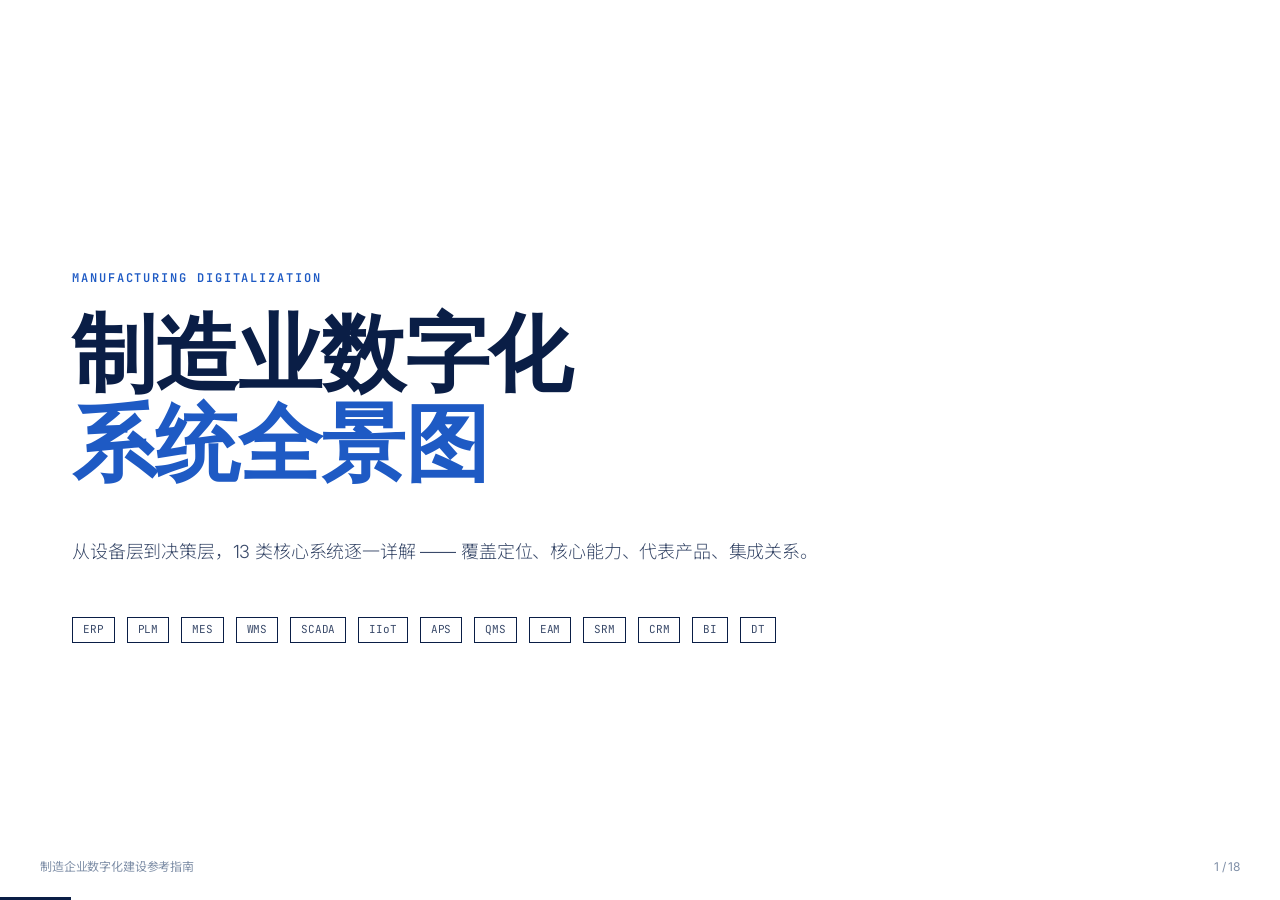
==== commit ae350921: "refine: 移除 GitHub Pages 模块；制造业数字化的每个系统扩展为独立详解页" ====
--- a/mfg-digital-systems/index.html
+++ b/mfg-digital-systems/index.html
@@ -12,40 +12,42 @@
 <body class="tpl-mfg" data-themes="engineering-whiteprint,blueprint,tokyo-night">
 <div class="deck">
 
-<!-- ========== 1. COVER ========== -->
+<!-- ====== 1. COVER ====== -->
 <section class="slide full" data-title="封面">
   <p class="kicker">MANUFACTURING DIGITALIZATION</p>
   <h1 class="h1 mt-s">制造业数字化<br><span style="color:var(--accent-2)">系统全景图</span></h1>
-  <p class="lede mt-l">从设备层到决策层，全面解析制造企业数字化转型所需的 12 类核心系统及其协作关系。</p>
-  <div class="row mt-l" style="gap:16px">
-    <span class="pill-mono">ERP · MES · PLM · WMS</span>
-    <span class="pill-mono">SCADA · IoT · APS · QMS</span>
-    <span class="pill-mono">EAM · SRM · BI · DT</span>
-  </div>
-  <div class="deck-footer" style="margin-top:48px"><span style="color:var(--text-3)">制造企业数字化建设参考指南</span><span class="slide-number" data-current="1" data-total="16"></span></div>
-</section>
-
-<!-- ========== 2. ISA-95 PYRAMID ========== -->
+  <p class="lede mt-l">从设备层到决策层，13 类核心系统逐一详解 —— 覆盖定位、核心能力、代表产品、集成关系。</p>
+  <div class="row mt-l" style="gap:12px">
+    <span class="pill-mono">ERP</span><span class="pill-mono">PLM</span><span class="pill-mono">MES</span>
+    <span class="pill-mono">WMS</span><span class="pill-mono">SCADA</span><span class="pill-mono">IIoT</span>
+    <span class="pill-mono">APS</span><span class="pill-mono">QMS</span><span class="pill-mono">EAM</span>
+    <span class="pill-mono">SRM</span><span class="pill-mono">CRM</span><span class="pill-mono">BI</span>
+    <span class="pill-mono">DT</span>
+  </div>
+  <div class="deck-footer" style="margin-top:48px"><span style="color:var(--text-3)">制造企业数字化建设参考指南</span><span class="slide-number" data-current="1" data-total="18"></span></div>
+</section>
+
+<!-- ====== 2. ISA-95 PYRAMID ====== -->
 <section class="slide full" data-title="ISA-95金字塔">
   <p class="kicker">ARCHITECTURE OVERVIEW</p>
   <h2 class="h2 mt-s">ISA-95 自动化金字塔</h2>
-  <p class="lede mt-s" style="font-size:16px">国际标准 ISA-95 将制造企业系统分为 5 个层级，从现场设备到企业决策逐级向上。</p>
+  <p class="lede mt-s" style="font-size:15px">国际标准 ISA-95 将制造企业系统分为 5 个层级，从设备层到企业决策层逐级向上。本教程覆盖的 13 类系统主要分布在 Level 2-4。</p>
 
   <div class="pyramid">
     <div class="layer">
       <div class="lvl">LEVEL 4 · 企业层</div>
       <div class="name">ERP · PLM · BI · SRM · CRM</div>
-      <div class="sub">企业资源计划 · 产品生命周期 · 商业智能</div>
+      <div class="sub">企业资源 · 产品生命周期 · 商业智能 · 客户/供应商关系</div>
     </div>
     <div class="layer hl">
       <div class="lvl">LEVEL 3 · 制造运营层</div>
-      <div class="name">MES / MOM · WMS · QMS · APS · EAM</div>
-      <div class="sub">制造执行 · 仓储管理 · 质量管理 · 排程 · 设备</div>
+      <div class="name">MES/MOM · WMS · QMS · APS · EAM</div>
+      <div class="sub">制造执行 · 仓储管理 · 质量 · 排程 · 设备资产</div>
     </div>
     <div class="layer">
       <div class="lvl">LEVEL 2 · 监控层</div>
-      <div class="name">SCADA · HMI · DCS</div>
-      <div class="sub">数据采集与监视控制 · 人机界面 · 集散控制</div>
+      <div class="name">SCADA · HMI · DCS · IIoT 平台</div>
+      <div class="sub">数据采集与监视控制 · 人机界面 · 工业物联网</div>
     </div>
     <div class="layer">
       <div class="lvl">LEVEL 1 · 控制层</div>
@@ -54,370 +56,313 @@
     </div>
     <div class="layer">
       <div class="lvl">LEVEL 0 · 现场层</div>
-      <div class="name">传感器 · 执行器 · 电机 · 传送带 · 扫码枪</div>
+      <div class="name">传感器 · 执行器 · 电机 · 传送带 · 扫码枪 · RFID</div>
       <div class="sub">物理设备与信号采集</div>
     </div>
-    <div style="text-align:center;margin-top:8px;font-size:12px;color:var(--text-3);font-family:'JetBrains Mono',monospace">
-      ▲ 层级越高数据量越小、决策影响越大 ｜ ▼ 层级越低实时性要求越高
-    </div>
-  </div>
-</section>
-
-<!-- ========== 3. ERP ========== -->
-<section class="slide half" data-title="ERP">
-  <div>
-    <p class="kicker">LEVEL 4 · 企业层 · 01</p>
-    <h2 class="h2 mt-s">ERP</h2>
-    <p class="lede mt-m" style="font-size:16px">Enterprise Resource Planning<br>企业资源计划系统</p>
-    <p style="color:var(--text-2);line-height:1.7;margin-top:16px">管理企业核心业务流程的统一平台，涵盖财务、采购、销售、生产、库存、HR 等模块，是数字化建设的"地基"。</p>
-    <div class="sys-card mt-m">
-      <h4>代表产品</h4>
-      <p style="color:var(--text-2);margin:0">SAP S/4HANA · Oracle EBS · 金蝶云星空 · 用友 U9 cloud · Microsoft Dynamics 365</p>
-    </div>
-  </div>
-  <div>
-    <div class="section-div"><span class="tag" style="color:var(--text-1)">核心能力</span></div>
-    <ul class="feat-list">
-      <li><b>财务核算</b> — 总账 / 应收应付 / 资产 / 成本</li>
-      <li><b>供应链管理</b> — 采购到付款 / 订单到收款</li>
-      <li><b>生产管理</b> — 计划 / 排程 / 物料需求 (MRP)</li>
-      <li><b>多组织协同</b> — 集团管控 / 多账簿 / 合并报表</li>
-      <li><b>合规审计</b> — 全流程追溯 / SOX 合规</li>
-    </ul>
-    <div class="flow-row" style="margin-top:24px">
-      <span class="node">上游</span><span class="arr">←</span><span class="node hl">ERP</span><span class="arr">→</span><span class="node">下游</span>
-    </div>
-    <p style="font-size:12px;color:var(--text-3);margin-top:8px;font-family:'JetBrains Mono',monospace">SRM / CRM → ERP → MES / WMS</p>
-  </div>
-</section>
-
-<!-- ========== 4. PLM ========== -->
-<section class="slide half" data-title="PLM">
-  <div>
-    <p class="kicker">LEVEL 4 · 企业层 · 02</p>
-    <h2 class="h2 mt-s">PLM</h2>
-    <p class="lede mt-m" style="font-size:16px">Product Lifecycle Management<br>产品生命周期管理</p>
-    <p style="color:var(--text-2);line-height:1.7;margin-top:16px">管理产品从概念→设计→工艺→制造→服务→报废的全生命周期数据，是产品数据的"单一真相源"。</p>
-    <div class="sys-card mt-m">
-      <h4>代表产品</h4>
-      <p style="color:var(--text-2);margin:0">PTC Windchill · Siemens Teamcenter · Dassault ENOVIA · Aras Innovator</p>
-    </div>
-  </div>
-  <div>
-    <div class="section-div"><span class="tag" style="color:var(--text-1)">核心能力</span></div>
-    <ul class="feat-list">
-      <li><b>文档管理</b> — CAD 图纸 / 规格书 / 变更记录集中管控</li>
-      <li><b>BOM 管理</b> — EBOM → MBOM → SBOM 多视图转换</li>
-      <li><b>变更管理</b> — ECO/ECN 流程：申请→评审→执行→通知</li>
-      <li><b>协同设计</b> — 多部门 / 多地 / 多供应商并行设计</li>
-      <li><b>合规管理</b> — RoHS / REACH / 行业认证</li>
-    </ul>
-    <div class="flow-row" style="margin-top:24px">
-      <span class="node hl">PLM</span><span class="arr">→</span><span class="node">ERP</span><span class="arr">→</span><span class="node">MES</span>
-    </div>
-    <p style="font-size:12px;color:var(--text-3);margin-top:8px;font-family:'JetBrains Mono',monospace">物料主数据 / BOM / 工艺路线 → ERP → 下发到 MES 执行</p>
-  </div>
-</section>
-
-<!-- ========== 5. MES ========== -->
-<section class="slide half" data-title="MES">
-  <div>
-    <p class="kicker">LEVEL 3 · 制造运营层 · 03</p>
-    <h2 class="h2 mt-s">MES / MOM</h2>
-    <p class="lede mt-m" style="font-size:16px">Manufacturing Execution System<br>制造执行系统</p>
-    <p style="color:var(--text-2);line-height:1.7;margin-top:16px">连接 ERP 计划层与车间设备层的桥梁，实时管控生产过程，是智能制造的核心枢纽。</p>
-    <div class="sys-card mt-m">
-      <h4>代表产品</h4>
-      <p style="color:var(--text-2);margin:0">Siemens Opcenter · Rockwell FactoryTalk · GE Proficy · SAP ME · 盘古信息 · 赛意</p>
-    </div>
-  </div>
-  <div>
-    <div class="section-div"><span class="tag" style="color:var(--text-1)">核心能力</span></div>
-    <ul class="feat-list">
-      <li><b>工单管理</b> — 接收生产订单 → 排程 → 派工 → 报工</li>
-      <li><b>物料追踪</b> — 批次 / 序列号全程追溯（正向+反向）</li>
-      <li><b>质量管理</b> — 在线检测 / SPC 统计过程控制 / 不良品处理</li>
-      <li><b>设备管理</b> — OEE 计算 / 设备状态监控 / 维保计划</li>
-      <li><b>电子看板</b> — 实时产量 / 质量 / 设备状态可视化</li>
-    </ul>
-  </div>
-</section>
-
-<!-- ========== 6. WMS ========== -->
-<section class="slide half" data-title="WMS">
-  <div>
-    <p class="kicker">LEVEL 3 · 制造运营层 · 04</p>
-    <h2 class="h2 mt-s">WMS</h2>
-    <p class="lede mt-m" style="font-size:16px">Warehouse Management System<br>仓储管理系统</p>
-    <p style="color:var(--text-2);line-height:1.7;margin-top:16px">精细化管控仓库作业，优化库存布局与库内流程，是供应链效率的关键环节。</p>
-    <div class="sys-card mt-m">
-      <h4>代表产品</h4>
-      <p style="color:var(--text-2);margin:0">Blue Yonder · Manhattan · SAP EWM · 唯智 · 富勒 · Infor WMS</p>
-    </div>
-  </div>
-  <div>
-    <div class="section-div"><span class="tag" style="color:var(--text-1)">核心能力</span></div>
-    <ul class="feat-list">
-      <li><b>入库管理</b> — 收货 → 质检 → 上架 → 库位分配策略</li>
-      <li><b>出库管理</b> — 波次 → 拣货 → 复核 → 包装 → 发货</li>
-      <li><b>库内管理</b> — 盘点 / 移库 / 补货 / 库龄分析</li>
-      <li><b>智能策略</b> — ABC 分类存储 · 先进先出/后进先出</li>
-      <li><b>自动化集成</b> — AGV / 堆垛机 / 分拣线 / RFID</li>
-    </ul>
-  </div>
-</section>
-
-<!-- ========== 7. SCADA & IoT ========== -->
-<section class="slide half" data-title="SCADA & IoT">
-  <div>
-    <p class="kicker">LEVEL 2 · 监控层 · 05</p>
-    <h2 class="h2 mt-s">SCADA</h2>
-    <p class="lede mt-m" style="font-size:16px">Supervisory Control and Data Acquisition<br>数据采集与监视控制</p>
-    <p style="color:var(--text-2);line-height:1.7;margin-top:16px">连接现场 PLC/传感器，实现设备数据实时采集、可视化监控与远程控制。</p>
-    <div class="sys-card mt-m">
-      <h4>代表产品</h4>
-      <p style="color:var(--text-2);margin:0">Siemens WinCC · GE iFIX · Ignition · 力控 · 组态王 · Kepware</p>
-    </div>
-  </div>
-  <div>
-    <div class="section-div"><span class="tag" style="color:var(--text-1)">核心能力</span></div>
-    <ul class="feat-list">
-      <li><b>数据采集</b> — 设备运行参数 / 产量计数 / 能耗 / 温度压力</li>
-      <li><b>实时监控</b> — 组态画面 / 趋势图 / 报警管理</li>
-      <li><b>远程控制</b> — 设备启停 / 参数下发 / 配方管理</li>
-      <li><b>历史数据</b> — 时序数据库存储 / 历史趋势回溯</li>
-      <li><b>协议支持</b> — Modbus / OPC UA / MQTT / Profinet</li>
-    </ul>
-  </div>
-</section>
-
-<!-- ========== 8. IIoT Platform ========== -->
-<section class="slide half" data-title="工业物联网">
-  <div>
-    <p class="kicker">LEVEL 2–3 · 跨层 · 06</p>
-    <h2 class="h2 mt-s">IIoT 平台</h2>
-    <p class="lede mt-m" style="font-size:16px">Industrial Internet of Things<br>工业物联网平台</p>
-    <p style="color:var(--text-2);line-height:1.7;margin-top:16px">工业物联网连接设备、系统和人，实现数据汇聚、边缘计算和设备云端管理。</p>
-    <div class="sys-card mt-m">
-      <h4>代表产品</h4>
-      <p style="color:var(--text-2);margin:0">PTC ThingWorx · Siemens MindSphere · 树根互联 · 海尔 COSMOPlat · AWS IoT</p>
-    </div>
-  </div>
-  <div>
-    <div class="section-div"><span class="tag" style="color:var(--text-1)">核心能力</span></div>
-    <ul class="feat-list">
-      <li><b>设备连接</b> — 异构协议适配 / 边缘网关 / 设备模型化</li>
-      <li><b>数据湖</b> — 海量时序数据存储 / 冷热分层 / 数据清洗</li>
-      <li><b>规则引擎</b> — 异常检测 → 自动触发工单 / 报警 / 停线</li>
-      <li><b>数字孪生</b> — 设备/产线/工厂三维可视化与仿真</li>
-      <li><b>预测维护</b> — 设备健康评估 / 剩余寿命预测</li>
-    </ul>
-  </div>
-</section>
-
-<!-- ========== 9. APS ========== -->
-<section class="slide half" data-title="APS">
-  <div>
-    <p class="kicker">LEVEL 3 · 制造运营层 · 07</p>
-    <h2 class="h2 mt-s">APS</h2>
-    <p class="lede mt-m" style="font-size:16px">Advanced Planning &amp; Scheduling<br>高级计划与排程</p>
-    <p style="color:var(--text-2);line-height:1.7;margin-top:16px">在有限产能约束下，通过优化算法自动生成最优生产排程计划，解决"先做哪个、用哪台机、排谁来做"的问题。</p>
-    <div class="sys-card mt-m">
-      <h4>代表产品</h4>
-      <p style="color:var(--text-2);margin:0">Asprova · Siemens Preactor · SAP APO · 安达发 · 永凯</p>
-    </div>
-  </div>
-  <div>
-    <div class="section-div"><span class="tag" style="color:var(--text-1)">核心能力</span></div>
-    <ul class="feat-list">
-      <li><b>产能约束排程</b> — 考虑设备/模具/人员/物料四重约束</li>
-      <li><b>多目标优化</b> — 交期优先 vs 效率优先 vs 成本优先</li>
-      <li><b>What-if 分析</b> — 插单/退单/设备故障的快速重排</li>
-      <li><b>可视化甘特图</b> — 每台设备每张工单的起止时间</li>
-      <li><b>与 ERP/MES 集成</b> — ERP 给需求 → APS 排程 → MES 执行</li>
-    </ul>
-  </div>
-</section>
-
-<!-- ========== 10. QMS ========== -->
-<section class="slide half" data-title="QMS">
-  <div>
-    <p class="kicker">LEVEL 3 · 制造运营层 · 08</p>
-    <h2 class="h2 mt-s">QMS</h2>
-    <p class="lede mt-m" style="font-size:16px">Quality Management System<br>质量管理系统</p>
-    <p style="color:var(--text-2);line-height:1.7;margin-top:16px">覆盖来料、过程、出货、售后四阶段，实现质量策划→控制→改进的 PDCA 闭环。</p>
-    <div class="sys-card mt-m">
-      <h4>代表产品</h4>
-      <p style="color:var(--text-2);margin:0">Siemens QMS · IQS · MasterControl · 库得克 · 盈飞无限</p>
-    </div>
-  </div>
-  <div>
-    <div class="section-div"><span class="tag" style="color:var(--text-1)">核心能力</span></div>
-    <ul class="feat-list">
-      <li><b>来料检验 (IQC)</b> — 抽样方案 / 合格判定 / 供应商评分</li>
-      <li><b>过程控制 (IPQC)</b> — SPC 控制图 / CPK 分析 / 异常预警</li>
-      <li><b>出货检验 (OQC)</b> — 成品抽检 / 合格证管理</li>
-      <li><b>不合格品处理</b> — 8D 报告 / 纠正预防措施 (CAPA)</li>
-      <li><b>体系合规</b> — ISO 9001 / IATF 16949 / GMP</li>
-    </ul>
-  </div>
-</section>
-
-<!-- ========== 11. EAM ========== -->
-<section class="slide half" data-title="EAM">
-  <div>
-    <p class="kicker">LEVEL 3 · 制造运营层 · 09</p>
-    <h2 class="h2 mt-s">EAM</h2>
-    <p class="lede mt-m" style="font-size:16px">Enterprise Asset Management<br>设备资产管理系统</p>
-    <p style="color:var(--text-2);line-height:1.7;margin-top:16px">对全厂设备资产进行全生命周期管理，从采购、安装、运维到报废，提升设备综合效率 OEE。</p>
-    <div class="sys-card mt-m">
-      <h4>代表产品</h4>
-      <p style="color:var(--text-2);margin:0">IBM Maximo · SAP PM · Infor EAM · 用友 AIoT · 鲁邦通</p>
-    </div>
-  </div>
-  <div>
-    <div class="section-div"><span class="tag" style="color:var(--text-1)">核心能力</span></div>
-    <ul class="feat-list">
-      <li><b>设备台账</b> — 设备编码 / 规格 / 位置 / BOM 结构</li>
-      <li><b>预防性维护</b> — 点检计划 / 润滑计划 / 周期性保养</li>
-      <li><b>故障维修</b> — 报修 → 派工 → 维修 → 验收闭环</li>
-      <li><b>备件管理</b> — 安全库存 / 采购申请 / 以旧换新</li>
-      <li><b>OEE 分析</b> — 时间开动率 × 性能开动率 × 合格率</li>
-    </ul>
-  </div>
-</section>
-
-<!-- ========== 12. SRM & CRM ========== -->
-<section class="slide half" data-title="SRM & CRM">
-  <div>
-    <p class="kicker">LEVEL 4 · 企业层 · 10</p>
-    <h2 class="h2 mt-s">SRM &amp; CRM</h2>
-    <p class="lede mt-m" style="font-size:16px">Supplier / Customer Relationship Management<br>供应商 &amp; 客户关系管理</p>
-    <p style="color:var(--text-2);line-height:1.7;margin-top:16px">管理上下游伙伴关系，打通从供应商到客户的端到端价值链。</p>
-  </div>
-  <div>
-    <div style="margin-bottom:24px">
-      <div class="section-div"><span class="tag" style="color:var(--text-1)">SRM 供应商管理</span></div>
-      <ul class="feat-list">
-        <li><b>寻源与准入</b> — 供应商注册 / 评估 / 准入 / 分级</li>
-        <li><b>采购协同</b> — 订单协同 / 送货协同 / 对账协同</li>
-        <li><b>绩效管理</b> — QCD 评分 / 8D 整改 / 淘汰机制</li>
-      </ul>
-    </div>
-    <div>
-      <div class="section-div"><span class="tag" style="color:var(--text-1)">CRM 客户管理</span></div>
-      <ul class="feat-list">
-        <li><b>销售管理</b> — 线索 → 商机 → 报价 → 合同</li>
-        <li><b>服务管理</b> — 售后工单 / SLA / 客户满意度</li>
-        <li><b>营销自动化</b> — 客户画像 / 精准营销</li>
-      </ul>
-    </div>
-  </div>
-</section>
-
-<!-- ========== 13. BI & Digital Twin ========== -->
-<section class="slide half" data-title="BI & 数字孪生">
-  <div>
-    <p class="kicker">LEVEL 4 · 决策层 · 11</p>
-    <h2 class="h2 mt-s">BI &amp; 数字孪生</h2>
-    <p class="lede mt-m" style="font-size:16px">Business Intelligence &amp; Digital Twin<br>商业智能 &amp; 数字孪生</p>
-    <p style="color:var(--text-2);line-height:1.7;margin-top:16px">将全链路数据转化为决策洞察，用虚拟模型映射物理世界，是智能工厂的"大脑"。</p>
-  </div>
-  <div>
-    <div style="margin-bottom:20px">
-      <div class="section-div"><span class="tag" style="color:var(--text-1)">BI 商业智能</span></div>
-      <ul class="feat-list">
-        <li>多系统数据 ETL 汇聚 → 数据仓库 / 数据湖</li>
-        <li>管理驾驶舱：OEE / 产量 / 良率 / 能耗一屏展示</li>
-        <li>自助分析：拖拽式报表 / 多维下钻 / 预警推送</li>
-        <li><span class="pill-mono">Power BI · FineBI · Tableau · 帆软</span></li>
-      </ul>
-    </div>
-    <div>
-      <div class="section-div"><span class="tag" style="color:var(--text-1)">数字孪生</span></div>
-      <ul class="feat-list">
-        <li>3D 虚拟工厂 → 1:1 还原产线 / 设备 / 物流</li>
-        <li>实时数据驱动 → 虚拟与物理同步运行</li>
-        <li>仿真推演 → 新产线规划 / 瓶颈分析 / What-if</li>
-        <li><span class="pill-mono">Unity · Unreal · NVIDIA Omniverse · 优锘</span></li>
-      </ul>
-    </div>
-  </div>
-</section>
-
-<!-- ========== 14. 系统集成全景图 ========== -->
-<section class="slide full" data-title="系统集成">
+    <div style="text-align:center;margin-top:8px;font-size:11px;color:var(--text-3);font-family:'JetBrains Mono',monospace">
+      ▲ 越往上数据量越小、决策影响越大 · 越往下实时性要求越高 ▼
+    </div>
+  </div>
+</section>
+
+<!-- ====== 3. ERP 详解 ====== -->
+<section class="slide detail" data-title="ERP 详解">
+  <div class="detail-hdr">
+    <span class="sys-name">ERP</span>
+    <span class="sys-full">Enterprise Resource Planning · 企业资源计划</span>
+    <span class="sys-lvl">LEVEL 4 · 企业层</span>
+  </div>
+  <p class="lede" style="font-size:15px;margin-bottom:24px"><b>定位.</b> 管理企业核心业务流程的统一平台，涵盖财务、采购、销售、生产、库存、HR 等模块。数字化建设的"地基"与"主干"。</p>
+  <div class="feat-grid g3">
+    <div class="f-card"><h4>财务管理</h4><div class="f-body">总账/应收/应付/资产/出纳/成本核算。支持多组织、多会计准则、多账簿并行。<ul class="f-list"><li>凭证自动生成 → 过账 → 结账</li><li>三大报表 + 自定义管理报表</li><li>预算编制与执行监控</li></ul></div></div>
+    <div class="f-card"><h4>供应链协同</h4><div class="f-body">采购到付款(P2P)、订单到收款(O2C)全流程管理。<ul class="f-list"><li>采购申请 → 订单 → 入库 → 应付 → 付款</li><li>销售报价 → 订单 → 出库 → 应收 → 收款</li><li>多级信用控制 · 价格策略 · 返利管理</li></ul></div></div>
+    <div class="f-card"><h4>生产与计划</h4><div class="f-body">MRP/MPS 物料需求运算，生产工单全生命周期管理。<ul class="f-list"><li>BOM + 工艺路线 + 工作中心</li><li>MPS 主生产计划 → MRP 物料需求展开</li><li>生产订单 → 领料 → 报工 → 入库</li></ul></div></div>
+  </div>
+  <div class="flow-row">
+    <span class="node">上游 SRM</span><span class="arr">→</span><span class="node hl">ERP</span><span class="arr">→</span><span class="node">MES</span><span class="arr">→</span><span class="node">WMS</span>
+  </div>
+  <div class="vendor-row"><span class="v-tag hl">SAP S/4HANA</span><span class="v-tag hl">Oracle EBS/Fusion</span><span class="v-tag hl">金蝶云星空</span><span class="v-tag hl">用友 U9 cloud</span><span class="v-tag">Microsoft Dynamics 365</span><span class="v-tag">Infor LN</span></div>
+</section>
+
+<!-- ====== 4. PLM 详解 ====== -->
+<section class="slide detail" data-title="PLM 详解">
+  <div class="detail-hdr">
+    <span class="sys-name">PLM</span>
+    <span class="sys-full">Product Lifecycle Management · 产品生命周期管理</span>
+    <span class="sys-lvl">LEVEL 4 · 企业层</span>
+  </div>
+  <p class="lede" style="font-size:15px;margin-bottom:24px"><b>定位.</b> 管理产品从概念→设计→工艺→制造→服务→报废的全生命周期数据与流程，是产品数据的"单一真相源"。</p>
+  <div class="feat-grid g3">
+    <div class="f-card"><h4>数据管理</h4><div class="f-body"><b>CAD 文档管理：</b>3D/2D 图纸版本控制、检入/检出、在线协同。<b>BOM 转换：</b>EBOM(设计) → MBOM(制造) → SBOM(服务) 多视图管理与同步。<b>变更管理：</b>ECO/ECN 流程 — 申请→评审→执行→通知，全追溯。</div></div>
+    <div class="f-card"><h4>协同设计</h4><div class="f-body"><b>多地协同：</b>跨部门/跨地区/跨供应商并行设计，实时数据同步。<b>合规管理：</b>物料 RoHS/REACH/冲突矿产等法规符合性检查。<b>项目管理：</b>新产品导入(NPI)阶段门控、任务分配、进度追踪。</div></div>
+    <div class="f-card"><h4>工艺管理</h4><div class="f-body"><b>工艺路线设计：</b>标准工序、SOP、标准工时定义。<b>资源关联：</b>工序与设备/工装/人员技能绑定。<b>仿真验证：</b>装配仿真、人因工程、可达性分析。<ul class="f-list"><li>输出 → ERP 物料主数据 + BOM + 工艺路线</li></ul></div></div>
+  </div>
+  <div class="flow-row">
+    <span class="node hl">PLM</span><span class="arr">→</span><span class="node">ERP</span><span class="arr">→</span><span class="node">MES</span>
+  </div>
+  <div class="vendor-row"><span class="v-tag hl">PTC Windchill</span><span class="v-tag hl">Siemens Teamcenter</span><span class="v-tag hl">Dassault ENOVIA</span><span class="v-tag">Aras Innovator</span><span class="v-tag">Oracle Agile</span></div>
+</section>
+
+<!-- ====== 5. MES/MOM 详解 ====== -->
+<section class="slide detail" data-title="MES 详解">
+  <div class="detail-hdr">
+    <span class="sys-name">MES/MOM</span>
+    <span class="sys-full">Manufacturing Execution System · 制造执行系统</span>
+    <span class="sys-lvl">LEVEL 3 · 运营层</span>
+  </div>
+  <p class="lede" style="font-size:15px;margin-bottom:24px"><b>定位.</b> 连接 ERP 计划层与车间设备层的核心桥梁。实时管控生产过程，是智能制造的中枢神经。MOM(制造运营管理)是 MES 的扩展概念，覆盖更广。</p>
+  <div class="feat-grid g3">
+    <div class="f-card"><h4>工单与排程</h4><div class="f-body">接收 ERP 生产订单 → 车间排程 → 派工到产线/工位。齐套检查、开工确认、完工汇报。<ul class="f-list"><li>支持混流/单车/批量生产模式</li><li>工单进度实时追踪 → 回传 ERP</li></ul></div></div>
+    <div class="f-card"><h4>物料与追溯</h4><div class="f-body"><b>批次追溯：</b>正向（批次→成品）/反向（成品→原材料）全程可查。<b>序列号追溯：</b>每件产品唯一标识，关联所有工序数据。<b>在制品管理：</b>WIP 库存实时可见，防呆防错。</div></div>
+    <div class="f-card"><h4>质量与设备</h4><div class="f-body"><b>在线质量：</b>SPC 统计过程控制、首件检验、不良品处理闭环。<b>设备监控：</b>OEE 实时计算、设备状态采集、停机原因分类。<b>电子看板：</b>Andon 安灯系统、产量/质量/设备状态可视化。</div></div>
+  </div>
+  <div class="flow-row">
+    <span class="node">ERP</span><span class="arr">→</span><span class="node hl">MES</span><span class="arr">↔</span><span class="node">SCADA</span><span class="arr">→</span><span class="node">PLC/设备</span>
+  </div>
+  <div class="vendor-row"><span class="v-tag hl">Siemens Opcenter</span><span class="v-tag hl">Rockwell FactoryTalk</span><span class="v-tag hl">SAP ME/DM</span><span class="v-tag">GE Proficy</span><span class="v-tag">盘古信息</span><span class="v-tag">赛意</span></div>
+</section>
+
+<!-- ====== 6. WMS 详解 ====== -->
+<section class="slide detail" data-title="WMS 详解">
+  <div class="detail-hdr">
+    <span class="sys-name">WMS</span>
+    <span class="sys-full">Warehouse Management System · 仓储管理系统</span>
+    <span class="sys-lvl">LEVEL 3 · 运营层</span>
+  </div>
+  <p class="lede" style="font-size:15px;margin-bottom:24px"><b>定位.</b> 精细化管控仓库作业全流程，优化库存布局与拣货效率。区别于 ERP 库存模块：WMS 管"物理库存+库位+作业"，ERP 管"账面库存+价值+财务"。</p>
+  <div class="feat-grid g3">
+    <div class="f-card"><h4>入库管理</h4><div class="f-body">ASN 预收货 → 质检判定 → 上架策略推荐（周转率/ABC/就近）。支持越库直发、托盘化收货。<ul class="f-list"><li>RF扫码 · RFID批量读取</li></ul></div></div>
+    <div class="f-card"><h4>出库管理</h4><div class="f-body">订单波次处理 → 拣货路径优化 → 复核包装 → 出库发运。<ul class="f-list"><li>摘果式/播种式拣货切换</li><li>FIFO/FEFO 批次自动锁定</li><li>快递面单对接</li></ul></div></div>
+    <div class="f-card"><h4>库内与协同</h4><div class="f-body">盘点（循环/全盘）、移库、补货、库龄分析、呆滞预警。<b>自动化集成：</b>AGV/AMR 搬运、堆垛机 AS/RS、分拣线、电子标签拣选 PTW。<b>多仓协同：</b>中央仓+前置仓调拨、多级库存可视。</div></div>
+  </div>
+  <div class="flow-row">
+    <span class="node">ERP</span><span class="arr">→</span><span class="node hl">WMS</span><span class="arr">↔</span><span class="node">MES</span><span class="arr">↔</span><span class="node">AGV/设备</span>
+  </div>
+  <div class="vendor-row"><span class="v-tag hl">Blue Yonder</span><span class="v-tag hl">SAP EWM</span><span class="v-tag hl">Manhattan</span><span class="v-tag">唯智</span><span class="v-tag">富勒 FLUX</span><span class="v-tag">Infor WMS</span></div>
+</section>
+
+<!-- ====== 7. SCADA 详解 ====== -->
+<section class="slide detail" data-title="SCADA 详解">
+  <div class="detail-hdr">
+    <span class="sys-name">SCADA</span>
+    <span class="sys-full">Supervisory Control and Data Acquisition · 数据采集与监视控制</span>
+    <span class="sys-lvl">LEVEL 2 · 监控层</span>
+  </div>
+  <p class="lede" style="font-size:15px;margin-bottom:24px"><b>定位.</b> 连接现场 PLC/传感器/仪表，实现设备数据的实时采集、组态可视化监控、远程控制与报警管理。是"数字工厂"的数据入口。</p>
+  <div class="feat-grid g3">
+    <div class="f-card"><h4>数据采集</h4><div class="f-body"><b>采集对象：</b>设备运行参数(转速/温度/压力/电流)、产量计数、能耗数据、质量检测值。<b>协议适配：</b>Modbus RTU/TCP、OPC UA/DA、Profinet、EtherNet/IP、MQTT。<b>采集频率：</b>毫秒级~秒级，写入时序数据库。</div></div>
+    <div class="f-card"><h4>实时监控</h4><div class="f-body"><b>组态画面：</b>工艺流程图、设备运行状态、仪表盘、趋势曲线。<b>报警管理：</b>多级报警（提示/预警/严重）、报警升级、联动停线。<b>远程控制：</b>设备启停、参数下发、配方切换。</div></div>
+    <div class="f-card"><h4>数据输出</h4><div class="f-body"><b>向上供给：</b>MES 需要产量/设备状态/质量数据 → SCADA 汇总提供。<b>历史回溯：</b>时序数据库长期存储，支持任意时段历史趋势查询。<b>边缘计算：</b>本地预处理、过滤、聚合后再上传，减少带宽占用。</div></div>
+  </div>
+  <div class="flow-row">
+    <span class="node">PLC/传感器</span><span class="arr">→</span><span class="node hl">SCADA</span><span class="arr">→</span><span class="node">MES</span><span class="arr">→</span><span class="node">IoT 平台</span>
+  </div>
+  <div class="vendor-row"><span class="v-tag hl">Siemens WinCC</span><span class="v-tag hl">Ignition</span><span class="v-tag hl">GE iFIX</span><span class="v-tag">力控</span><span class="v-tag">组态王</span><span class="v-tag">Kepware</span></div>
+</section>
+
+<!-- ====== 8. IIoT 详解 ====== -->
+<section class="slide detail" data-title="IIoT 详解">
+  <div class="detail-hdr">
+    <span class="sys-name">IIoT 平台</span>
+    <span class="sys-full">Industrial Internet of Things · 工业物联网平台</span>
+    <span class="sys-lvl">LEVEL 2–4 · 跨层</span>
+  </div>
+  <p class="lede" style="font-size:15px;margin-bottom:24px"><b>定位.</b> 在 SCADA 之上建立企业级的设备数据平台，实现海量设备统一连接、数据湖存储、智能分析与应用赋能。</p>
+  <div class="feat-grid g3">
+    <div class="f-card"><h4>连接与建模</h4><div class="f-body"><b>异构接入：</b>支持数百种工业协议，通过边缘网关统一转换为标准数据模型。<b>设备孪生模型：</b>每台设备抽象为数字对象（属性/事件/指令/服务），语义化描述。<b>设备管理：</b>注册、配置、固件 OTA 升级、批量操作。</div></div>
+    <div class="f-card"><h4>数据平台</h4><div class="f-body"><b>时序数据湖：</b>海量设备数据存储，冷热分层（热数据→内存，冷数据→低成本存储）。<b>数据治理：</b>清洗、插值、聚合、异常值处理。<b>规则引擎：</b>自定义触发条件 → 自动执行动作 → 推送通知。</div></div>
+    <div class="f-card"><h4>预测与智能</h4><div class="f-body"><b>预测性维护：</b>基于振动/温度/电流历史数据，AI 评估设备健康度与剩余寿命。<b>能耗优化：</b>识别高能耗设备、空转检测、需量预测。<b>数字孪生：</b>为数字孪生提供实时数据驱动。</div></div>
+  </div>
+  <div class="flow-row">
+    <span class="node">SCADA/PLC</span><span class="arr">→</span><span class="node hl">IIoT</span><span class="arr">→</span><span class="node">MES</span><span class="arr">→</span><span class="node">BI/DT</span>
+  </div>
+  <div class="vendor-row"><span class="v-tag hl">PTC ThingWorx</span><span class="v-tag hl">Siemens MindSphere</span><span class="v-tag hl">树根互联</span><span class="v-tag">海尔 COSMOPlat</span><span class="v-tag">AWS IoT</span><span class="v-tag">阿里云 IoT</span></div>
+</section>
+
+<!-- ====== 9. APS 详解 ====== -->
+<section class="slide detail" data-title="APS 详解">
+  <div class="detail-hdr">
+    <span class="sys-name">APS</span>
+    <span class="sys-full">Advanced Planning &amp; Scheduling · 高级计划与排程</span>
+    <span class="sys-lvl">LEVEL 3 · 运营层</span>
+  </div>
+  <p class="lede" style="font-size:15px;margin-bottom:24px"><b>定位.</b> 在有限产能约束下通过遗传/启发式/精确算法自动生成最优排产方案。回答"先做哪个、用哪台机、谁来操作、什么时候完工"。</p>
+  <div class="feat-grid g3">
+    <div class="f-card"><h4>排程引擎</h4><div class="f-body"><b>约束建模：</b>设备产能(速度/台数)、模具夹具数量、人员班次与技能、物料齐套时间。<b>多目标优化：</b>最短交期延迟、最大化 OEE、最小化换模次数、均衡负载。支持多目标加权与帕累托优化。</div></div>
+    <div class="f-card"><h4>可视化与交互</h4><div class="f-body"><b>甘特图：</b>每台设备每张工单的起止时间可视化，颜色区分工单类型。支持手动拖拽调整。<b>What-if 模拟：</b>插单/退单/设备故障 → 即时重排 → 对比方案影响。<b>KPI 对比：</b>不同排程方案的 OTD/利用率/成本对比。</div></div>
+    <div class="f-card"><h4>集成闭环</h4><div class="f-body">ERP → 给 APS 需求(工单+交期+物料)；APS → 向 MES 输出作业序列。<ul class="f-list"><li>MES 实时反馈实际进度 → APS 动态调整</li><li>设备故障 → APS 自动重新分配任务</li></ul></div></div>
+  </div>
+  <div class="flow-row">
+    <span class="node">ERP</span><span class="arr">→</span><span class="node hl">APS</span><span class="arr">→</span><span class="node">MES</span><span class="arr">→</span><span class="node">生产线</span>
+  </div>
+  <div class="vendor-row"><span class="v-tag hl">Asprova</span><span class="v-tag hl">Siemens Preactor</span><span class="v-tag hl">SAP APO/IBP</span><span class="v-tag">安达发</span><span class="v-tag">永凯</span></div>
+</section>
+
+<!-- ====== 10. QMS 详解 ====== -->
+<section class="slide detail" data-title="QMS 详解">
+  <div class="detail-hdr">
+    <span class="sys-name">QMS</span>
+    <span class="sys-full">Quality Management System · 质量管理系统</span>
+    <span class="sys-lvl">LEVEL 3 · 运营层</span>
+  </div>
+  <p class="lede" style="font-size:15px;margin-bottom:24px"><b>定位.</b> 覆盖来料(IQC)→过程(IPQC)→出货(OQC)→市场(CQA)四阶段，实现质量策划→控制→改进的 PDCA 数字化闭环。</p>
+  <div class="feat-grid g3">
+    <div class="f-card"><h4>检验管理</h4><div class="f-body"><b>IQC 来料：</b>抽样方案(GB2828/AQL)、检验标准、检验记录、合格放行/让步接收/退货。<b>IPQC 过程：</b>首件检验、巡检、末件检验，控制图(SPC)自动判异。<b>OQC 出货：</b>成品抽检、合格证签发。</div></div>
+    <div class="f-card"><h4>SPC 统计过程控制</h4><div class="f-body"><b>控制图：</b>X-bar R/X-bar S/P/Np/C/U 等常用控制图自动生成。<b>过程能力：</b>CP/CPK/PP/PPK 实时计算，异常点自动标红告警。<b>实时监控：</b>与检测设备/SCADA 直连，质量数据自动采集→实时判异。</div></div>
+    <div class="f-card"><h4>改进与合规</h4><div class="f-body"><b>不合格处理：</b>评审→返工/让步/报废→8D 报告→纠正预防(CAPA)→闭环验证。<b>体系合规：</b>ISO 9001 / IATF 16949 / GMP / AS9100 等体系文件与记录管控。<b>供应商质量：</b>来料合格率统计、供应商质量评分、整改追踪。</div></div>
+  </div>
+  <div class="flow-row">
+    <span class="node">供应商</span><span class="arr">→</span><span class="node hl">QMS</span><span class="arr">↔</span><span class="node">MES</span><span class="arr">↔</span><span class="node">ERP</span>
+  </div>
+  <div class="vendor-row"><span class="v-tag hl">Siemens QMS Professional</span><span class="v-tag hl">IQS</span><span class="v-tag hl">盈飞无限</span><span class="v-tag">库得克</span><span class="v-tag">MasterControl</span></div>
+</section>
+
+<!-- ====== 11. EAM 详解 ====== -->
+<section class="slide detail" data-title="EAM 详解">
+  <div class="detail-hdr">
+    <span class="sys-name">EAM</span>
+    <span class="sys-full">Enterprise Asset Management · 设备资产管理系统</span>
+    <span class="sys-lvl">LEVEL 3 · 运营层</span>
+  </div>
+  <p class="lede" style="font-size:15px;margin-bottom:24px"><b>定位.</b> 对全厂设备资产进行全生命周期管理（采购→安装→运维→改造→报废），核心目标是最大化 OEE 和降低全寿命周期成本(LCC)。</p>
+  <div class="feat-grid g3">
+    <div class="f-card"><h4>设备台账</h4><div class="f-body"><b>资产编码：</b>唯一标识、设备树结构(总成→部件→零件)。<b>档案管理：</b>规格参数、采购信息、供应商、安装日期、质保期、技术文档关联。<b>位置追踪：</b>厂房→产线→工位层级绑定，支持移装调拨。</div></div>
+    <div class="f-card"><h4>维护管理</h4><div class="f-body"><b>预防性维护(PM)：</b>按周期/抄表/状态触发保养工单（日检/周检/月检/年检）。<b>故障维修(CM)：</b>报修→派工→维修记录→验收闭环。<b>备件管理：</b>安全库存、采购申请、以旧换新、备件消耗关联设备。</div></div>
+    <div class="f-card"><h4>OEE 与智能化</h4><div class="f-body"><b>OEE 公式：</b>时间开动率 × 性能开动率 × 合格率。<b>数据来源：</b>SCADA 自动采集停机/产量/废品，替代人工抄表。<b>预测维护：</b>结合 IoT 振动/温度/电流数据 → AI 预测故障 → 提前安排维修窗口。</div></div>
+  </div>
+  <div class="flow-row">
+    <span class="node">SCADA/IoT</span><span class="arr">→</span><span class="node hl">EAM</span><span class="arr">→</span><span class="node">ERP</span><span class="arr">→</span><span class="node">采购/财务</span>
+  </div>
+  <div class="vendor-row"><span class="v-tag hl">IBM Maximo</span><span class="v-tag hl">SAP PM</span><span class="v-tag hl">Infor EAM</span><span class="v-tag">用友 AIoT</span><span class="v-tag">鲁邦通</span></div>
+</section>
+
+<!-- ====== 12. SRM 详解 ====== -->
+<section class="slide detail" data-title="SRM 详解">
+  <div class="detail-hdr">
+    <span class="sys-name">SRM</span>
+    <span class="sys-full">Supplier Relationship Management · 供应商关系管理</span>
+    <span class="sys-lvl">LEVEL 4 · 企业层</span>
+  </div>
+  <p class="lede" style="font-size:15px;margin-bottom:24px"><b>定位.</b> 管理从寻源、准入、合作到绩效评估的供应商全生命周期，实现与上游供应商的端到端协同。</p>
+  <div class="feat-grid g3">
+    <div class="f-card"><h4>寻源与准入</h4><div class="f-body"><b>供应商注册：</b>企业信息、资质证书、生产能力自填。<b>评估与准入：</b>现场审核打分、样品验证、小批量试产，通过后入合格名录。<b>分级分类：</b>战略/核心/一般/试用，不同级别不同合作深度。</div></div>
+    <div class="f-card"><h4>采购协同</h4><div class="f-body"><b>订单协同：</b>ERP 采购订单自动推送到 SRM 门户，供应商在线确认交期。<b>送货协同：</b>ASN 预发货通知、标签打印、条码生成。<b>对账协同：</b>收货数量 vs 供应商发货数量自动对账，差异标红，电子签章确认。</div></div>
+    <div class="f-card"><h4>绩效管理</h4><div class="f-body"><b>QCD 评分模型：</b>Quality(来料合格率/退货率) · Cost(价格竞争力/降本率) · Delivery(准时率/准确率)。<b>8D 整改：</b>质量问题在线发起 8D 报告 → 供应商回复 → 闭环验证。<b>淘汰机制：</b>连续季度评分垫底 → 降级/减少份额/清退。</div></div>
+  </div>
+  <div class="flow-row">
+    <span class="node hl">SRM</span><span class="arr">↔</span><span class="node">ERP</span><span class="arr">→</span><span class="node">WMS</span><span class="arr">→</span><span class="node">QMS</span>
+  </div>
+  <div class="vendor-row"><span class="v-tag hl">SAP Ariba</span><span class="v-tag hl">Coupa</span><span class="v-tag hl">甄云</span><span class="v-tag">企企通</span><span class="v-tag">用友 SRM</span></div>
+</section>
+
+<!-- ====== 13. CRM 详解 ====== -->
+<section class="slide detail" data-title="CRM 详解">
+  <div class="detail-hdr">
+    <span class="sys-name">CRM</span>
+    <span class="sys-full">Customer Relationship Management · 客户关系管理</span>
+    <span class="sys-lvl">LEVEL 4 · 企业层</span>
+  </div>
+  <p class="lede" style="font-size:15px;margin-bottom:24px"><b>定位.</b> 管理客户、销售、营销和服务的全流程。在制造业中与 ERP 打通，实现从线索到收款的端到端闭环。</p>
+  <div class="feat-grid g3">
+    <div class="f-card"><h4>销售管理</h4><div class="f-body"><b>L2O 流程：</b>线索→商机→报价→合同→订单（转 ERP）。<b>客户 360°：</b>联系人、历史询价、历史订单、应收余额、信用状况一站式视图。<b>价格管理：</b>分级价目表、特价审批、合同价锁定。</div></div>
+    <div class="f-card"><h4>营销自动化</h4><div class="f-body"><b>客户画像：</b>行业/规模/采购偏好/历史成交数据建模。<b>精准营销：</b>根据画像推荐产品、触发邮件/短信营销。<b>ROI 分析：</b>营销活动投入产出比、转化漏斗分析。</div></div>
+    <div class="f-card"><h4>服务管理</h4><div class="f-body"><b>售后工单：</b>报修→派工→上门→维修记录→客户确认→费用结算。<b>SLA 管理：</b>按合同定义响应时间/解决时间，超时自动升级。<b>满意度：</b>服务后回访评分，NPS 净推荐值追踪。</div></div>
+  </div>
+  <div class="flow-row">
+    <span class="node hl">CRM</span><span class="arr">→</span><span class="node">ERP</span><span class="arr">→</span><span class="node">MES</span><span class="arr">→</span><span class="node">物流</span>
+  </div>
+  <div class="vendor-row"><span class="v-tag hl">Salesforce</span><span class="v-tag hl">Microsoft Dynamics 365</span><span class="v-tag hl">纷享销客</span><span class="v-tag">销售易</span><span class="v-tag">HubSpot</span></div>
+</section>
+
+<!-- ====== 14. BI 详解 ====== -->
+<section class="slide detail" data-title="BI 详解">
+  <div class="detail-hdr">
+    <span class="sys-name">BI</span>
+    <span class="sys-full">Business Intelligence · 商业智能</span>
+    <span class="sys-lvl">LEVEL 4 · 决策层</span>
+  </div>
+  <p class="lede" style="font-size:15px;margin-bottom:24px"><b>定位.</b> 汇聚全链路数据，通过可视化分析将数据转化为决策洞察。制造企业的 BI 核心是"管理驾驶舱"——一屏看全局。</p>
+  <div class="feat-grid g2">
+    <div class="f-card"><h4>数据接入与处理</h4><div class="f-body"><b>ETL 管道：</b>从 ERP/PLM/MES/WMS/SCADA 等多系统抽取数据 → 清洗 → 转换 → 加载入数据仓库/数据湖。<b>数据建模：</b>星型/雪花模型、维度建模、指标定义(KPI)。<b>数据质量：</b>重复检测、空值处理、一致性校验。</div></div>
+    <div class="f-card"><h4>分析应用</h4><div class="f-body"><b>管理驾驶舱：</b>产量/良率/OEE/能耗/订单交付率一屏展示。<b>自助分析：</b>拖拽式报表、多维下钻(年→月→周→日→班组)、条件筛选、预警推送。<b>移动 BI：</b>手机端查看核心指标，异常 Push 通知。<div class="metric-row"><div class="metric"><div class="val">6</div><div class="lbl">大屏主题</div></div><div class="metric"><div class="val">20+</div><div class="lbl">KPI 指标</div></div><div class="metric"><div class="val">8</div><div class="lbl">数据源</div></div></div></div></div>
+  </div>
+  <div class="vendor-row"><span class="v-tag hl">Microsoft Power BI</span><span class="v-tag hl">帆软 FineBI</span><span class="v-tag hl">Tableau</span><span class="v-tag">Qlik</span><span class="v-tag">观远</span></div>
+</section>
+
+<!-- ====== 15. 数字孪生 详解 ====== -->
+<section class="slide detail" data-title="数字孪生 详解">
+  <div class="detail-hdr">
+    <span class="sys-name">Digital Twin</span>
+    <span class="sys-full">数字孪生 · 虚拟工厂</span>
+    <span class="sys-lvl">LEVEL 4 · 决策层</span>
+  </div>
+  <p class="lede" style="font-size:15px;margin-bottom:24px"><b>定位.</b> 创建物理工厂的 1:1 虚拟镜像，实时数据驱动同步运行，支持仿真推演与决策优化。是智能制造的终极形态。</p>
+  <div class="feat-grid g2">
+    <div class="f-card"><h4>三维可视化工厂</h4><div class="f-body"><b>场景构建：</b>1:1 还原产线布局、设备外形、物流通道、管线桥架。<b>实时映射：</b>IoT/SCADA 数据驱动设备动画（运转/停机/报警颜色变化），物料 AGV 位置实时更新。<b>交互操作：</b>点击设备查看实时 OEE、点检记录、工艺参数；支持 360°旋转/缩放/剖切。</div></div>
+    <div class="f-card"><h4>仿真与推演</h4><div class="f-body"><b>产线规划：</b>新产线布局模拟→物流路径优化→产能验证，投产前发现瓶颈。<b>What-if 分析：</b>"如果把这条线的节拍缩短 5 秒，整体产出增加多少？"<b>排程推演：</b>在数字孪生中预演 APS 排程方案，观察是否出现拥堵/等待。<b>能耗仿真：</b>模拟不同生产节奏下的能耗变化，优化能耗成本。</div></div>
+  </div>
+  <div class="flow-row">
+    <span class="node">IoT/SCADA</span><span class="arr">→</span><span class="node hl">DT</span><span class="arr">→</span><span class="node">BI</span><span class="arr">→</span><span class="node">APS</span><span class="arr">→</span><span class="node">MES</span>
+  </div>
+  <div class="vendor-row"><span class="v-tag hl">NVIDIA Omniverse</span><span class="v-tag hl">Unity</span><span class="v-tag hl">优锘 ThingJS</span><span class="v-tag">Siemens Tecnomatix</span><span class="v-tag">达索 DELMIA</span></div>
+</section>
+
+<!-- ====== 16. 系统集成全景图 ====== -->
+<section class="slide" data-title="系统集成">
   <p class="kicker">INTEGRATION ARCHITECTURE</p>
   <h2 class="h2 mt-s">系统集成全景图</h2>
-  <p class="lede mt-s" style="font-size:16px">各系统并非孤立运行，通过数据总线 (ESB/API Gateway) 实现互联互通</p>
-
-  <table class="spec-table mt-l">
-    <thead><tr><th>集成对</th><th>数据流向</th><th>集成内容</th><th>协议</th></tr></thead>
+  <p class="lede mt-s" style="font-size:15px">通过 ESB（企业服务总线）/ API Gateway / 消息队列实现各系统互联互通</p>
+  <table class="spec-table mt-m">
+    <thead><tr><th>集成对</th><th>方向</th><th>传递数据</th><th>推荐协议</th></tr></thead>
     <tbody>
-      <tr><td>PLM → ERP</td><td>单向</td><td>物料主数据 · BOM · 工艺路线 · 变更通知</td><td>API / ESB</td></tr>
-      <tr><td>ERP → MES</td><td>双向</td><td>生产订单 ↓ / 完工汇报 ↑ / 物料消耗 ↑</td><td>API / 中间表</td></tr>
-      <tr><td>ERP → WMS</td><td>双向</td><td>出入库指令 ↓ / 库存异动 ↑ / 库存量同步</td><td>API / WebService</td></tr>
-      <tr><td>MES ↔ SCADA</td><td>双向</td><td>工单参数 ↓ / 设备状态 ↑ / 产量计数 ↑</td><td>OPC UA / MQTT</td></tr>
-      <tr><td>SCADA → IoT Platform</td><td>单向</td><td>设备实时数据 · 报警事件 · 能耗数据</td><td>MQTT / Kafka</td></tr>
-      <tr><td>IoT → APS</td><td>单向</td><td>设备实时产能 · 故障预测 → 动态重排程</td><td>API / MQ</td></tr>
-      <tr><td>MES → QMS</td><td>双向</td><td>检测任务 ↓ / 检测结果 ↑ / 不合格品处理</td><td>API / 中间表</td></tr>
-      <tr><td>All → BI</td><td>单向</td><td>全系统数据 ETL 汇聚 → 数据仓库 → 驾驶舱</td><td>JDBC / API</td></tr>
+      <tr><td>PLM → ERP</td><td>单向</td><td>物料主数据 · BOM(EBOM→MBOM) · 工艺路线 · 工程变更通知(ECN)</td><td>REST API / ESB</td></tr>
+      <tr><td>ERP → MES</td><td>双向</td><td>生产订单 ↓ · 完工汇报/物料消耗 ↑ · 在制品信息 ↑</td><td>REST API / DB-Link</td></tr>
+      <tr><td>ERP ↔ WMS</td><td>双向</td><td>出入库指令 ↓ · 库存异动/盘点差异 ↑ · 库位数据同步</td><td>WebService / API</td></tr>
+      <tr><td>MES ↔ SCADA</td><td>双向</td><td>工单参数/配方 ↓ · 设备状态/产量/报警 ↑</td><td>OPC UA / MQTT</td></tr>
+      <tr><td>SCADA → IoT</td><td>单向</td><td>设备实时数据流 · 报警事件 · 能耗数据</td><td>MQTT / Kafka</td></tr>
+      <tr><td>IoT → APS</td><td>单向</td><td>设备实时产能/可用性 · 故障预测 → 动态重排程触发</td><td>API / 消息队列</td></tr>
+      <tr><td>MES ↔ QMS</td><td>双向</td><td>检测任务 ↓ · 检测结果/不良品处置 ↑ · SPC 触发停线 ↓</td><td>API / 中间表</td></tr>
+      <tr><td>EAM ↔ SCADA/IoT</td><td>双向</td><td>巡检计划 ↓ · 设备运行/故障数据 ↑ · 预测维护建议 ↑</td><td>MQTT / API</td></tr>
+      <tr><td>SRM/CRM ↔ ERP</td><td>双向</td><td>采购/销售订单同步 · 送货/收货状态 · 对账数据</td><td>REST API</td></tr>
+      <tr><td>All → BI</td><td>单向</td><td>全系统数据 ETL 汇聚 → 数据仓库 → 驾驶舱/报表</td><td>JDBC / API / CDC</td></tr>
     </tbody>
   </table>
 </section>
 
-<!-- ========== 15. 建设路径建议 ========== -->
+<!-- ====== 17. 建设路径 ====== -->
 <section class="slide full" data-title="建设路径">
   <p class="kicker">IMPLEMENTATION ROADMAP</p>
   <h2 class="h2 mt-s">数字化建设路径建议</h2>
-  <p class="lede mt-s" style="font-size:16px">不必一步到位，建议分三阶段逐步落地：</p>
-
+  <p class="lede mt-s" style="font-size:15px">制造业数字化是系统工程，建议分三个"3 年计划"逐步推进：</p>
   <div class="phases">
-    <div class="phase">
-      <div class="num">P1</div>
-      <div class="label">夯基础</div>
-      <div class="desc">ERP + PLM<br>先建立企业级的<br>数据标准和核心流程<br>1–2 年</div>
-    </div>
-    <div class="phase">
-      <div class="num">P2</div>
-      <div class="label">通现场</div>
-      <div class="desc">MES + WMS + SCADA<br>打通车间与仓库<br>实时数据采集<br>2–3 年</div>
-    </div>
-    <div class="phase">
-      <div class="num">P3</div>
-      <div class="label">智运营</div>
-      <div class="desc">APS + IoT + QMS + BI<br>智能排程 · 预测维护<br>数据驱动决策<br>3–5 年</div>
-    </div>
-  </div>
-
+    <div class="phase"><div class="num">P1</div><div class="label">夯基础（1–2 年）</div><div class="desc">ERP + PLM 先行<br>建立主数据标准<br>核心流程线上化<br>组织变革同步启动</div></div>
+    <div class="phase"><div class="num">P2</div><div class="label">通现场（2–3 年）</div><div class="desc">MES + WMS + SCADA<br>打通车间与仓库<br>实时数据采集上线<br>质量追溯体系建立</div></div>
+    <div class="phase"><div class="num">P3</div><div class="label">智运营（3–5 年）</div><div class="desc">APS + IoT + QMS + BI<br>智能排程 · 预测维护<br>数字孪生 · 管理驾驶舱<br>数据驱动持续优化</div></div>
+  </div>
   <div class="sys-card mt-l" style="width:100%;border-left:4px solid var(--accent-2)">
-    <h4>关键成功要素</h4>
-    <p style="color:var(--text-2);line-height:1.8;margin:8px 0 0">
-      <b>① 主数据先行：</b>物料编码 / BOM / 工艺路线标准化是所有系统的基础 ···
-      <b>② 流程先于系统：</b>先梳理优化业务流程，再选型匹配的系统 ···
-      <b>③ 集成规划：</b>提前设计 ESB/API 架构，避免后期形成新的数据孤岛 ···
-      <b>④ 一把手工程</b>
+    <h4>五个关键成功要素</h4>
+    <p style="color:var(--text-2);line-height:1.9;margin:8px 0 0;font-size:14px">
+      <b>① 主数据先行：</b>物料编码/分类/BOM/工艺路线标准化是所有系统的基础，主数据不清后面全乱<br>
+      <b>② 流程先于系统：</b>先梳理优化业务流程，再选型系统。不要试图用系统来固化低效流程<br>
+      <b>③ 集成规划前置：</b>提前设计 ESB/API 架构，避免后期形成新的数据孤岛，集成成本远超系统本身<br>
+      <b>④ 分步实施：</b>一阶段只上线 1–2 个系统，稳定运行 3–6 个月后再启动下一阶段<br>
+      <b>⑤ 一把手工程：</b>数字化是管理变革，不是 IT 项目。需要最高管理者持续推动
     </p>
   </div>
 </section>
 
-<!-- ========== 16. 总结 ========== -->
+<!-- ====== 18. 总结 ====== -->
 <section class="slide full" data-title="总结">
   <p class="kicker">SUMMARY</p>
   <h1 class="h1 mt-s">总结</h1>
-  <p class="lede mt-xl" style="font-size:18px;line-height:2.2">
-    制造业数字化转型不是单一系统能完成的，而是<br>
-    <b style="color:var(--accent-2)">ERP 管资源</b> ＋
-    <b style="color:var(--accent-2)">PLM 管产品</b> ＋
-    <b style="color:var(--accent-2)">MES 管执行</b> ＋
-    <b style="color:var(--accent-2)">WMS 管仓储</b> ＋<br>
-    <b style="color:var(--accent-2)">SCADA 采数据</b> ＋
-    <b style="color:var(--accent-2)">APS 优排程</b> ＋
-    <b style="color:var(--accent-2)">QMS 保质量</b> ＋<br>
-    <b style="color:var(--accent-2)">EAM 管设备</b> ＋
-    <b style="color:var(--accent-2)">IoT 联万物</b> ＋
-    <b style="color:var(--accent-2)">BI 助决策</b><br><br>
-    共同构成一个完整的<b style="border-bottom:3px solid var(--accent-2)">数字化制造生态系统</b>。
+  <div class="card-grid g3 mt-l" style="width:100%">
+    <div class="sys-card"><h4>企业层 (L4)</h4><p style="margin:0;color:var(--text-2);font-size:14px;line-height:1.8">ERP 管资源 · PLM 管产品<br>SRM 管供应商 · CRM 管客户<br>BI 管决策 · DT 管仿真</p></div>
+    <div class="sys-card"><h4>运营层 (L3)</h4><p style="margin:0;color:var(--text-2);font-size:14px;line-height:1.8">MES 管执行 · WMS 管仓储<br>QMS 管质量 · APS 管排程<br>EAM 管设备</p></div>
+    <div class="sys-card"><h4>监控与控制 (L0–2)</h4><p style="margin:0;color:var(--text-2);font-size:14px;line-height:1.8">SCADA 采数据 · IoT 联万物<br>PLC 控设备 · 传感器 测物理量<br>HMI 人机交互</p></div>
+  </div>
+  <p class="lede mt-l" style="font-size:17px;line-height:2.2;text-align:center;max-width:100%">
+    数字化转型不是引入单一系统，而是构建一个<br>
+    <b style="color:var(--accent-2);border-bottom:3px solid var(--accent-2)">互联互通、数据驱动、持续优化的数字化生态系统</b>。
   </p>
   <div class="deck-footer" style="margin-top:48px"><span style="color:var(--text-3)">制造企业数字化建设参考指南</span><span class="slide-number"></span></div>
 </section>
--- a/mfg-digital-systems/style.css
+++ b/mfg-digital-systems/style.css
@@ -1,66 +1,88 @@
 /* mfg-digital-systems — engineering-whiteprint layout */
 .tpl-mfg{font-family:'Inter','Noto Sans SC',sans-serif}
-.tpl-mfg .slide{padding:64px 80px;background:var(--bg);display:grid;grid-template-columns:1fr;align-content:start}
-.tpl-mfg .slide.half{grid-template-columns:1fr 1fr;gap:48px;align-content:center}
+.tpl-mfg .slide{padding:56px 72px;background:var(--bg);display:grid;grid-template-columns:1fr;align-content:start}
+.tpl-mfg .slide.col2{grid-template-columns:1fr 1fr;gap:48px;align-content:center}
 .tpl-mfg .slide.full{display:flex;flex-direction:column;justify-content:center;align-items:flex-start}
+.tpl-mfg .slide.detail{display:flex;flex-direction:column}
+
+/* Typography */
 .tpl-mfg .h1{font-family:'JetBrains Mono','Inter',monospace;font-size:72px;line-height:1.06;font-weight:700;letter-spacing:-.01em;color:var(--text-1);text-transform:uppercase}
-.tpl-mfg .h2{font-family:'JetBrains Mono','Inter',monospace;font-size:42px;line-height:1.15;font-weight:700;color:var(--text-1)}
-.tpl-mfg .h3{font-family:'JetBrains Mono','Inter',monospace;font-size:24px;font-weight:600;color:var(--text-1)}
-.tpl-mfg .kicker{font-family:'JetBrains Mono',monospace;font-size:13px;font-weight:600;color:var(--accent-2);letter-spacing:.15em;text-transform:uppercase}
-.tpl-mfg .lede{font-size:20px;color:var(--text-2);line-height:1.7;max-width:72ch}
+.tpl-mfg .h2{font-family:'JetBrains Mono','Inter',monospace;font-size:40px;line-height:1.15;font-weight:700;color:var(--text-1)}
+.tpl-mfg .h3{font-family:'JetBrains Mono','Inter',monospace;font-size:26px;font-weight:700;color:var(--text-1)}
+.tpl-mfg .kicker{font-family:'JetBrains Mono',monospace;font-size:12px;font-weight:600;color:var(--accent-2);letter-spacing:.16em;text-transform:uppercase}
+.tpl-mfg .lede{font-size:18px;color:var(--text-2);line-height:1.7;max-width:75ch}
 .tpl-mfg .slide.full .h1{font-size:84px}
-/* system card */
-.tpl-mfg .sys-card{border:1.5px solid var(--border-strong);padding:28px 32px;background:var(--surface);font-size:14px}
-.tpl-mfg .sys-card h4{font-family:'JetBrains Mono',monospace;font-size:20px;font-weight:700;color:var(--text-1);margin:0 0 8px}
-.tpl-mfg .sys-card .tag{display:inline-block;padding:2px 10px;border:1px solid var(--accent-2);font-family:'JetBrains Mono',monospace;font-size:11px;color:var(--accent-2);letter-spacing:.05em;white-space:nowrap}
-.tpl-mfg .sys-card ul{margin:10px 0 0;padding:0 0 0 18px;color:var(--text-2);line-height:1.9}
-/* grid system cards */
-.tpl-mfg .card-grid{display:grid;gap:16px}
-.tpl-mfg .card-grid.g2{grid-template-columns:1fr 1fr}
-.tpl-mfg .card-grid.g3{grid-template-columns:1fr 1fr 1fr}
-.tpl-mfg .card-grid.g4{grid-template-columns:1fr 1fr 1fr 1fr}
-/* ISA-95 pyramid */
-.tpl-mfg .pyramid{display:flex;flex-direction:column;align-items:center;gap:4px;margin-top:32px}
-.tpl-mfg .pyramid .layer{padding:16px 0;text-align:center;border:1.5px solid var(--border-strong);background:var(--surface-2);font-family:'JetBrains Mono',monospace;width:100%}
-.tpl-mfg .pyramid .layer:nth-child(1){width:40%}
-.tpl-mfg .pyramid .layer:nth-child(2){width:52%}
-.tpl-mfg .pyramid .layer:nth-child(3){width:64%}
-.tpl-mfg .pyramid .layer:nth-child(4){width:76%}
-.tpl-mfg .pyramid .layer:nth-child(5){width:88%}
+
+/* Detail slide header */
+.tpl-mfg .detail-hdr{display:flex;align-items:baseline;gap:16px;margin-bottom:32px;flex-wrap:wrap}
+.tpl-mfg .detail-hdr .sys-name{font-family:'JetBrains Mono',monospace;font-size:36px;font-weight:700;color:var(--text-1)}
+.tpl-mfg .detail-hdr .sys-full{font-size:15px;color:var(--text-3);font-family:'JetBrains Mono',monospace}
+.tpl-mfg .detail-hdr .sys-lvl{font-family:'JetBrains Mono',monospace;font-size:11px;font-weight:600;padding:4px 10px;border:1px solid var(--accent-2);color:var(--accent-2);margin-left:auto}
+
+/* Feature grid */
+.tpl-mfg .feat-grid{display:grid;gap:12px;flex:1}
+.tpl-mfg .feat-grid.g2{grid-template-columns:1fr 1fr}
+.tpl-mfg .feat-grid.g3{grid-template-columns:1fr 1fr 1fr}
+
+/* Feature card */
+.tpl-mfg .f-card{border:1px solid var(--border-strong);padding:20px 22px;background:var(--surface)}
+.tpl-mfg .f-card h4{font-family:'JetBrains Mono',monospace;font-size:15px;font-weight:700;color:var(--text-1);margin:0 0 8px}
+.tpl-mfg .f-card .f-body{font-size:14px;color:var(--text-2);line-height:1.7}
+.tpl-mfg .f-card .f-body b{color:var(--text-1)}
+.tpl-mfg .f-card .f-list{list-style:none;padding:0;margin:8px 0 0}
+.tpl-mfg .f-card .f-list li{padding:4px 0 4px 14px;position:relative;font-size:13px;color:var(--text-2);line-height:1.6}
+.tpl-mfg .f-card .f-list li::before{content:"—";position:absolute;left:0;color:var(--accent-2)}
+
+/* Vendor row */
+.tpl-mfg .vendor-row{display:flex;gap:8px;flex-wrap:wrap;margin-top:12px}
+.tpl-mfg .vendor-row .v-tag{padding:3px 12px;border:1px solid var(--border);font-family:'JetBrains Mono',monospace;font-size:12px;color:var(--text-3)}
+.tpl-mfg .vendor-row .v-tag.hl{border-color:var(--accent-2);color:var(--accent-2)}
+
+/* System card (compact) */
+.tpl-mfg .sys-card{border:1.5px solid var(--border-strong);padding:24px 28px;background:var(--surface);font-size:14px}
+.tpl-mfg .sys-card h4{font-family:'JetBrains Mono',monospace;font-size:18px;font-weight:700;color:var(--text-1);margin:0 0 8px}
+
+/* Flow row */
+.tpl-mfg .flow-row{display:flex;align-items:center;gap:10px;flex-wrap:wrap;margin-top:16px}
+.tpl-mfg .flow-row .node{padding:8px 16px;border:1.5px solid var(--border-strong);font-family:'JetBrains Mono',monospace;font-size:12px;font-weight:600;color:var(--text-1);white-space:nowrap}
+.tpl-mfg .flow-row .node.hl{border-color:var(--accent-2);color:var(--accent-2)}
+.tpl-mfg .flow-row .arr{font-size:18px;color:var(--text-3);font-weight:700}
+
+/* Pyramid */
+.tpl-mfg .pyramid{display:flex;flex-direction:column;align-items:center;gap:4px;margin-top:24px}
+.tpl-mfg .pyramid .layer{padding:14px 0;text-align:center;border:1.5px solid var(--border-strong);background:var(--surface-2);font-family:'JetBrains Mono',monospace;width:100%}
+.tpl-mfg .pyramid .layer:nth-child(1){width:38%}
+.tpl-mfg .pyramid .layer:nth-child(2){width:50%}
+.tpl-mfg .pyramid .layer:nth-child(3){width:62%}
+.tpl-mfg .pyramid .layer:nth-child(4){width:74%}
+.tpl-mfg .pyramid .layer:nth-child(5){width:86%}
 .tpl-mfg .pyramid .layer:nth-child(6){width:100%}
 .tpl-mfg .pyramid .layer .lvl{font-size:11px;font-weight:600;color:var(--accent-2);letter-spacing:.1em}
-.tpl-mfg .pyramid .layer .name{font-size:18px;font-weight:700;color:var(--text-1);margin-top:4px}
+.tpl-mfg .pyramid .layer .name{font-size:17px;font-weight:700;color:var(--text-1);margin-top:4px}
 .tpl-mfg .pyramid .layer .sub{font-size:13px;color:var(--text-2);margin-top:2px}
 .tpl-mfg .pyramid .layer.hl{background:rgba(10,30,70,.04);border-color:var(--accent-2)}
-/* flow row */
-.tpl-mfg .flow-row{display:flex;align-items:center;gap:12px;flex-wrap:wrap;margin-top:20px}
-.tpl-mfg .flow-row .node{padding:10px 20px;border:1.5px solid var(--border-strong);font-family:'JetBrains Mono',monospace;font-size:13px;font-weight:600;color:var(--text-1);white-space:nowrap}
-.tpl-mfg .flow-row .node.hl{border-color:var(--accent-2);color:var(--accent-2)}
-.tpl-mfg .flow-row .arr{font-size:20px;color:var(--text-3);font-weight:700}
-/* feature list */
-.tpl-mfg .feat-list{list-style:none;padding:0;margin:0}
-.tpl-mfg .feat-list li{padding:8px 0;border-bottom:1px solid var(--border);color:var(--text-2);line-height:1.6;display:flex;gap:12px}
-.tpl-mfg .feat-list li::before{content:"▹";color:var(--accent-2);flex:none;font-weight:700}
-.tpl-mfg .feat-list li b{color:var(--text-1)}
-/* integration diagram */
-.tpl-mfg .int-diagram{display:flex;justify-content:center;align-items:center;gap:0;margin-top:24px}
-.tpl-mfg .int-diagram .hub{width:160px;height:160px;border:2px solid var(--border-strong);display:flex;align-items:center;justify-content:center;font-family:'JetBrains Mono',monospace;font-weight:700;font-size:18px;color:var(--text-1);text-align:center}
-.tpl-mfg .int-diagram .ring{position:absolute}
-/* data table */
-.tpl-mfg .spec-table{width:100%;border-collapse:collapse;font-size:14px}
-.tpl-mfg .spec-table th{font-family:'JetBrains Mono',monospace;font-size:12px;font-weight:600;color:var(--accent-2);text-align:left;padding:8px 14px;border-bottom:2px solid var(--border-strong);letter-spacing:.08em}
-.tpl-mfg .spec-table td{padding:10px 14px;border-bottom:1px solid var(--border);vertical-align:top;line-height:1.6;color:var(--text-2)}
+
+/* Integration table */
+.tpl-mfg .spec-table{width:100%;border-collapse:collapse;font-size:13px}
+.tpl-mfg .spec-table th{font-family:'JetBrains Mono',monospace;font-size:11px;font-weight:600;color:var(--accent-2);text-align:left;padding:8px 12px;border-bottom:2px solid var(--border-strong);letter-spacing:.08em}
+.tpl-mfg .spec-table td{padding:9px 12px;border-bottom:1px solid var(--border);vertical-align:top;line-height:1.6;color:var(--text-2)}
 .tpl-mfg .spec-table td:first-child{font-weight:600;color:var(--text-1);white-space:nowrap}
-/* phase timeline */
-.tpl-mfg .phases{display:flex;gap:0;margin-top:24px}
-.tpl-mfg .phases .phase{flex:1;padding:24px 20px;border:1.5px solid var(--border-strong);border-left:none;text-align:center}
+
+/* Phase timeline */
+.tpl-mfg .phases{display:flex;gap:0;margin-top:20px}
+.tpl-mfg .phases .phase{flex:1;padding:22px 18px;border:1.5px solid var(--border-strong);border-left:none;text-align:center}
 .tpl-mfg .phases .phase:first-child{border-left:1.5px solid var(--border-strong)}
-.tpl-mfg .phases .phase .num{font-family:'JetBrains Mono',monospace;font-size:36px;font-weight:700;color:var(--accent-2)}
-.tpl-mfg .phases .phase .label{font-family:'JetBrains Mono',monospace;font-size:13px;font-weight:600;color:var(--text-1);margin-top:8px}
-.tpl-mfg .phases .phase .desc{font-size:13px;color:var(--text-3);margin-top:6px;line-height:1.5}
-/* pill */
+.tpl-mfg .phases .phase .num{font-family:'JetBrains Mono',monospace;font-size:34px;font-weight:700;color:var(--accent-2)}
+.tpl-mfg .phases .phase .label{font-family:'JetBrains Mono',monospace;font-size:13px;font-weight:600;color:var(--text-1);margin-top:6px}
+.tpl-mfg .phases .phase .desc{font-size:12px;color:var(--text-3);margin-top:4px;line-height:1.5}
+
+/* Pills */
 .tpl-mfg .pill-mono{display:inline-block;padding:3px 10px;border:1px solid var(--border-strong);font-family:'JetBrains Mono',monospace;font-size:11px;color:var(--text-2)}
-/* section divider */
-.tpl-mfg .section-div{border-bottom:1px solid var(--border-strong);padding-bottom:12px;margin-bottom:20px}
-/* notes */
+
+/* Key metric row */
+.tpl-mfg .metric-row{display:flex;gap:16px;margin-top:16px}
+.tpl-mfg .metric-row .metric{flex:1;border:1px solid var(--border-strong);padding:16px 20px;text-align:center;background:var(--surface)}
+.tpl-mfg .metric-row .metric .val{font-family:'JetBrains Mono',monospace;font-size:28px;font-weight:700;color:var(--accent)}
+.tpl-mfg .metric-row .metric .lbl{font-size:12px;color:var(--text-3);margin-top:4px;font-family:'JetBrains Mono',monospace}
+
 .tpl-mfg .notes{display:none}
